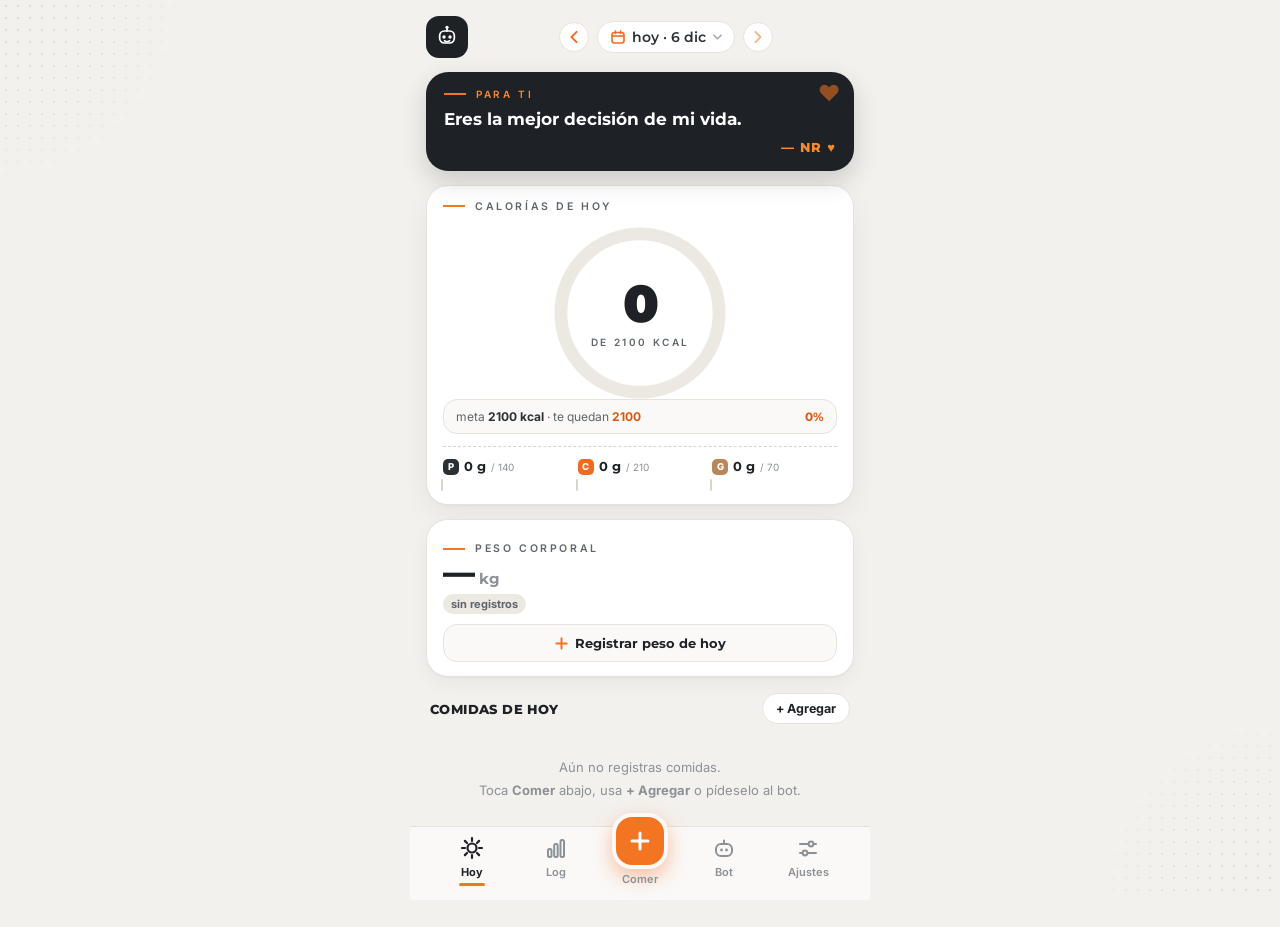
==== tiff/index.html @ 71bee708 "Tiff Fit: frases del día firmadas por NR - frases.js: 200 frases de motivación y 100 de amor (con su" ====
<!DOCTYPE html>
<html lang="es">
<head>
  <meta charset="UTF-8">
  <meta name="viewport" content="width=device-width, initial-scale=1.0, maximum-scale=1, user-scalable=no, viewport-fit=cover">
  <meta name="theme-color" content="#F3F1ED">
  <title>Tiff Fit · Tu coach de nutrición</title>
  <link rel="preconnect" href="https://fonts.googleapis.com">
  <link rel="preconnect" href="https://fonts.gstatic.com" crossorigin>
  <link href="https://fonts.googleapis.com/css2?family=Montserrat:wght@600;700;800;900&family=Inter:wght@400;500;600;700&display=swap" rel="stylesheet">
  <link rel="stylesheet" href="../styles.css?v=17">
  <script>window.APP = {"name": "Tiff Fit", "store": "tiff_fit_v1", "notes": true, "firma": "NR"};</script>
  <link rel="manifest" href="manifest.json">
  <meta name="mobile-web-app-capable" content="yes">
  <meta name="apple-mobile-web-app-capable" content="yes">
  <meta name="apple-mobile-web-app-status-bar-style" content="default">
  <meta name="apple-mobile-web-app-title" content="Tiff Fit">
  <link rel="apple-touch-icon" href="../apple-touch-icon.png">
  <link rel="icon" href="data:image/svg+xml,<svg xmlns='http://www.w3.org/2000/svg' viewBox='0 0 24 24'><rect x='3' y='6' width='18' height='14' rx='5' fill='%23F26A21'/><circle cx='9' cy='13' r='2' fill='%23F3F1ED'/><circle cx='15' cy='13' r='2' fill='%23F3F1ED'/><rect x='11' y='2' width='2' height='4' rx='1' fill='%23F7892F'/></svg>">
</head>
<body>
  <!-- fondo: blobs cítricos + burbujitas -->
  <div class="bg" aria-hidden="true">
    <div class="blob blob-1"></div>
    <div class="blob blob-2"></div>
    <div class="bubbles" id="bubbles"></div>
  </div>

  <div class="app">
    <!-- ============ HOY ============ -->
    <main class="view view-active" id="view-hoy">
      <header class="hd">
        <div class="hd-logo">
          <svg width="24" height="24" viewBox="0 0 36 36" fill="none">
            <line x1="18" y1="4" x2="18" y2="9" stroke="white" stroke-width="2.6" stroke-linecap="round"/>
            <circle cx="18" cy="3.5" r="2.4" fill="white"/>
            <rect x="7" y="9" width="22" height="18" rx="7" stroke="white" stroke-width="2.6"/>
            <circle cx="13.5" cy="18" r="2.5" fill="white"/><circle cx="22.5" cy="18" r="2.5" fill="white"/>
            <path d="M14 23.5c1.2 1 2.6 1.5 4 1.5s2.8-.5 4-1.5" stroke="white" stroke-width="2.2" stroke-linecap="round"/>
          </svg>
        </div>
        <div class="hd-nav">
          <button class="navbtn" id="prevDay" aria-label="Día anterior">
            <svg width="8" height="12" viewBox="0 0 8 14"><path d="M7 1L1 7l6 6" stroke="#F26A21" stroke-width="2.2" fill="none" stroke-linecap="round" stroke-linejoin="round"/></svg>
          </button>
          <button class="datepill" id="datePill">
            <svg width="14" height="14" viewBox="0 0 14 14" fill="none"><rect x="1" y="2.5" width="12" height="10.5" rx="2.5" stroke="#F26A21" stroke-width="1.6"/><path d="M1 6h12" stroke="#F26A21" stroke-width="1.6"/><path d="M4.5 1v2.5M9.5 1v2.5" stroke="#F26A21" stroke-width="1.6" stroke-linecap="round"/></svg>
            <span id="dateLabel">hoy</span>
            <svg width="9" height="6" viewBox="0 0 10 6"><path d="M1 1l4 4 4-4" stroke="#A5A9AD" stroke-width="1.8" fill="none" stroke-linecap="round" stroke-linejoin="round"/></svg>
            <input type="date" id="dateInput" aria-label="Cambiar fecha">
          </button>
          <button class="navbtn" id="nextDay" aria-label="Día siguiente">
            <svg width="8" height="12" viewBox="0 0 8 14"><path d="M1 1l6 6-6 6" stroke="#F4B489" stroke-width="2.2" fill="none" stroke-linecap="round" stroke-linejoin="round"/></svg>
          </button>
        </div>
        <div class="streak" id="streakChip" hidden>🔥 <b id="streakDays">0</b> días</div>
      </header>

      <!-- nota del día (solo versiones con frases) -->
      <button class="note-card" id="loveNote" hidden>
        <span class="note-eyebrow">PARA TI</span>
        <span class="note-text" id="loveText"></span>
        <span class="note-sign"><span id="loveSign"></span> <i>♥</i></span>
      </button>

      <!-- medidor de calorías -->
      <section class="card card-hero">
        <div class="hero-head">
          <span class="hero-eyebrow">CALORÍAS DE HOY</span>
          <span class="hero-rule"></span>
        </div>
        <div class="hero-canvas" id="heroStage"></div>
        <div class="dataline">
          <span>meta <b id="dlMeta">2100 kcal</b> · te quedan <b class="dl-rest" id="dlRest">0</b></span>
          <span class="dataline-pct" id="dlPct">0%</span>
        </div>
        <div class="macros" id="macrosRow"></div>
      </section>

      <!-- peso corporal -->
      <section class="card wcard">
        <div class="w-top">
          <div class="w-main">
            <div class="w-label">PESO CORPORAL</div>
            <div class="w-val"><b id="weightNow">—</b><span id="weightUnit">kg</span></div>
            <div class="w-trend"><span class="w-delta" id="weightDelta">sin registros</span><span class="w-since" id="weightSince"></span></div>
          </div>
          <svg class="w-spark" id="weightSpark" width="112" height="52" viewBox="0 0 112 52" aria-hidden="true"></svg>
        </div>
        <button class="w-btn" id="logWeightBtn">
          <svg width="13" height="13" viewBox="0 0 14 14"><path d="M7 1.5v11M1.5 7h11" stroke="#16A34A" stroke-width="2.2" stroke-linecap="round"/></svg>
          Registrar peso de hoy
        </button>
      </section>

      <!-- comidas -->
      <section class="meals">
        <div class="meals-head">
          <h3>Comidas de hoy</h3>
          <button class="add-btn" id="addMealBtn">+ Agregar</button>
        </div>
        <div id="mealList"></div>
        <div class="empty" id="mealEmpty">Aún no registras comidas.<br>Toca <b>Comer</b> abajo, usa <b>+ Agregar</b> o pídeselo al bot.</div>
      </section>
    </main>

    <!-- ============ LOG ============ -->
    <main class="view" id="view-log">
      <h2 class="page-title">Tu progreso</h2>
      <p class="quote" id="logQuote" hidden></p>

      <section class="card">
        <div class="chart-top">
          <div class="chart-name">Peso · 6 semanas</div>
          <div class="chart-delta" id="weightRange"></div>
        </div>
        <svg class="wchart" id="weightChart" viewBox="0 0 330 150" preserveAspectRatio="none" role="img" aria-label="Gráfica de peso"></svg>
        <div class="wchart-labels" id="weightLabels"></div>
        <div class="empty" id="weightEmpty">Registra tu peso en Hoy para ver tu progreso.</div>
      </section>

      <section class="card">
        <div class="chart-top">
          <div class="chart-name" id="weekTitle">Calorías · 7 días</div>
          <div class="chart-avg">prom. <b id="weekAvg">0</b></div>
        </div>
        <div class="pills" id="segChart">
          <button data-m="kcal" class="pill on">Kcal</button><button data-m="protein" class="pill">Prot</button><button data-m="carbs" class="pill">Carbos</button><button data-m="fat" class="pill">Grasa</button>
        </div>
        <div class="weekchart" id="weekChart"></div>
      </section>

      <section class="meals">
        <div class="meals-head"><h3>Días registrados</h3></div>
        <div id="logList"></div>
        <div class="empty" id="logEmpty">Todavía no hay días con registros.</div>
      </section>
    </main>

    <!-- ============ BOT ============ -->
    <main class="view" id="view-comer">
      <input type="file" id="photoInput" accept="image/*" hidden>
      <section class="eat-head">
        <div>
          <div class="eat-eyebrow label">REGISTRAR COMIDA</div>
          <h2 class="eat-title">¿Qué vas a<br><em>comer?</em></h2>
        </div>
        <div class="eat-left"><b id="eatLeft">0</b><span id="eatLeftLbl">kcal libres hoy</span></div>
      </section>
      <div class="eat-bar"><i id="eatBarFill"></i></div>
      <p class="quote" id="eatQuote" hidden></p>

      <div class="eat-actions">
        <button class="eat-tile scan" id="btnLabel">
          <span class="eat-badge">EXACTO</span>
          <span class="eat-ico">
            <svg width="30" height="30" viewBox="0 0 30 30" fill="none"><path d="M4 9V6a2 2 0 0 1 2-2h3M21 4h3a2 2 0 0 1 2 2v3M26 21v3a2 2 0 0 1-2 2h-3M9 26H6a2 2 0 0 1-2-2v-3" stroke="#fff" stroke-width="2.4" stroke-linecap="round"/><path d="M9 11h12M9 15h12M9 19h7" stroke="#fff" stroke-width="2.4" stroke-linecap="round"/></svg>
          </span>
          <b>Escanear producto</b>
          <i>etiqueta + báscula</i>
        </button>
        <button class="eat-tile plate" id="btnPlate">
          <span class="eat-badge">ESTIMADO</span>
          <span class="eat-ico">
            <svg width="30" height="30" viewBox="0 0 30 30" fill="none"><rect x="3" y="8" width="24" height="17" rx="5" stroke="#D95A0F" stroke-width="2.4"/><path d="M10 8l2-4h6l2 4" stroke="#D95A0F" stroke-width="2.4" stroke-linejoin="round"/><circle cx="15" cy="16.5" r="4.5" stroke="#F7892F" stroke-width="2.4"/></svg>
          </span>
          <b>Foto del plato</b>
          <i>cuando comes fuera</i>
        </button>
      </div>

      <section class="eat-sec">
        <div class="eat-sec-head"><h3>Tus productos</h3><button class="eat-link" id="eatAll">ver todos</button></div>
        <div class="eat-carousel" id="eatProducts"></div>
      </section>

      <button class="eat-manual" id="eatManual">¿Sin etiqueta ni foto? <b>Registrar a mano →</b></button>
    </main>

    <main class="view view-bot" id="view-bot">
      <div class="bot-head">
        <div class="bot-avatar">
          <svg width="22" height="22" viewBox="0 0 36 36" fill="none">
            <line x1="18" y1="4" x2="18" y2="9" stroke="white" stroke-width="2.6" stroke-linecap="round"/>
            <circle cx="18" cy="3.5" r="2.4" fill="white"/>
            <rect x="7" y="9" width="22" height="18" rx="7" stroke="white" stroke-width="2.6"/>
            <circle cx="13.5" cy="18" r="2.5" fill="white"/><circle cx="22.5" cy="18" r="2.5" fill="white"/>
          </svg>
          <i class="dot"></i>
        </div>
        <div>
          <div class="bot-name" id="botName">Jimmiteobot</div>
          <div class="bot-status">en línea · listo para ayudarte</div>
        </div>
      </div>
      <div class="chat-scroll" id="chatScroll"><div class="chat" id="chatList"></div></div>
      <div class="chips" id="chatChips">
        <button class="chip" data-q="¿Cómo voy hoy?">¿Cómo voy hoy?</button>
        <button class="chip" data-q="Calcula mis macros">Calcula mis macros</button>
        <button class="chip" data-q="Peso 78.4">Registrar peso</button>
        <button class="chip" data-q="Recomiéndame un libro">Un libro</button>
        <button class="chip" data-q="Dame un consejo de salud">Consejo</button>
      </div>
      <form class="chat-input" id="chatForm">
        <input type="text" id="chatText" placeholder="Escríbele a tu coach…" autocomplete="off">
        <button type="submit" class="send" aria-label="Enviar">
          <svg width="17" height="17" viewBox="0 0 20 20" fill="none"><path d="M2.5 10L17 3.5 13.5 17l-3.8-4.6L2.5 10Z" stroke="#fff" stroke-width="1.8" stroke-linejoin="round"/></svg>
        </button>
      </form>
    </main>

    <!-- ============ AJUSTES ============ -->
    <main class="view" id="view-config">
      <h2 class="page-title">Ajus<em>tes</em></h2>

      <section class="card">
        <div class="card-title">Metas diarias</div>
        <div id="goalRows"></div>
      </section>

      <section class="card">
        <div class="card-title">Tu perfil</div>
        <label class="prof-row"><span>Nombre</span><input type="text" id="pNombre" placeholder="Tu nombre"></label>
        <div class="prof-obj">
          <div class="prof-k">Objetivo</div>
          <div class="seg" id="segObjetivo"><button data-o="cut" class="seg-btn on">Perder</button><button data-o="maintain" class="seg-btn">Mantener</button><button data-o="bulk" class="seg-btn">Ganar</button></div>
        </div>
        <div class="prof-grid">
          <label class="pbox"><span class="pbox-k">PESO (<i class="wUnitLbl">kg</i>)</span><input class="pbox-v" type="number" id="pPeso" min="20" max="700" step="0.1" placeholder="—"></label>
          <label class="pbox" id="alturaCmWrap"><span class="pbox-k">ALTURA (CM)</span><input class="pbox-v" type="number" id="pAltura" min="100" max="230" placeholder="—"></label>
          <label class="pbox" id="alturaFtWrap" hidden><span class="pbox-k">ALTURA (FT/IN)</span>
            <span class="pbox-dual"><input class="pbox-v" type="number" id="pAlturaFt" min="3" max="7" placeholder="5"><input class="pbox-v" type="number" id="pAlturaIn" min="0" max="11" placeholder="9"></span>
          </label>
          <label class="pbox"><span class="pbox-k">EDAD</span><input class="pbox-v" type="number" id="pEdad" min="10" max="110" placeholder="—"></label>
          <label class="pbox"><span class="pbox-k">SEXO</span>
            <select class="pbox-v" id="pSexo"><option value="m">Hombre</option><option value="f">Mujer</option></select>
          </label>
          <label class="pbox"><span class="pbox-k">ACTIVIDAD</span>
            <select class="pbox-v" id="pActividad">
              <option value="1.2">Sedentario</option><option value="1.375">Ligera</option><option value="1.55">Moderada</option><option value="1.725">Alta</option>
            </select>
          </label>
          <label class="pbox"><span class="pbox-k">RITMO</span>
            <select class="pbox-v" id="pRitmo">
              <option value="0.25">0.25 kg/sem</option><option value="0.5">0.5 kg/sem</option><option value="0.75">0.75 kg/sem</option><option value="1">1 kg/sem</option>
            </select>
          </label>
        </div>
        <button class="calc-btn" id="calcMacrosBtn">⚡ Calcular mis macros</button>
        <div class="sug" id="tdeeHint"></div>
      </section>


      <details class="card adv">
        <summary class="card-title">Avanzado <span>unidades, API y datos</span></summary>
        <div class="seg-row">
          <div class="seg-col">
            <div class="seg-k">PESO</div>
            <div class="seg" id="segWeight"><button data-u="kg" class="seg-btn on">kg</button><button data-u="lb" class="seg-btn">lb</button></div>
          </div>
          <div class="seg-col">
            <div class="seg-k">ALTURA</div>
            <div class="seg" id="segHeight"><button data-u="cm" class="seg-btn on">cm</button><button data-u="ft" class="seg-btn">ft/in</button></div>
          </div>
        </div>
        <div class="api-row" id="apiRow">
          <svg width="16" height="16" viewBox="0 0 16 16" fill="none"><circle cx="5.5" cy="10.5" r="3.5" stroke="#3A3F44" stroke-width="1.8"/><path d="M8 8l6-6M11 5l2 2M9 7l1.6 1.6" stroke="#3A3F44" stroke-width="1.8" stroke-linecap="round"/></svg>
          <span class="api-key" id="apiKeyMask">sin configurar</span>
          <span class="api-edit">Editar</span>
        </div>
        <div class="api-note" id="apiStatus"></div>
        <div class="btn2">
          <button class="obtn" id="exportBtn">⬇ Exportar</button>
          <button class="obtn" id="importBtn">⬆ Importar</button>
          <input type="file" id="importInput" accept="application/json" hidden>
        </div>
        <button class="dbtn" id="resetBtn">Borrar todos los datos</button>
      </details>
    </main>

    <!-- nav inferior -->
    <div class="scan-ov" id="photoLoading" hidden>
      <div class="scan-card"><div class="scan-frame"><i></i></div><span id="photoLoadingTxt">Analizando…</span></div>
    </div>

    <div class="cheer" id="cheer" hidden><span id="cheerText"></span><b id="cheerSign"></b></div>

    <nav class="tabbar">
      <button class="tab tab-active" data-view="hoy">
        <svg class="tab-ico" width="24" height="24" viewBox="0 0 24 24" fill="none"><circle cx="12" cy="12" r="4.5" stroke="currentColor" stroke-width="2.2"/><path d="M12 2v3M12 19v3M2 12h3M19 12h3M4.9 4.9l2.1 2.1M17 17l2.1 2.1M19.1 4.9L17 7M7 17l-2.1 2.1" stroke="currentColor" stroke-width="2.2" stroke-linecap="round"/></svg>
        <span>Hoy</span><i class="tab-ind"></i>
      </button>
      <button class="tab" data-view="log">
        <svg class="tab-ico" width="24" height="24" viewBox="0 0 24 24" fill="none"><rect x="4" y="12" width="3.5" height="8" rx="1.5" stroke="currentColor" stroke-width="2"/><rect x="10.2" y="7" width="3.5" height="13" rx="1.5" stroke="currentColor" stroke-width="2"/><rect x="16.5" y="3" width="3.5" height="17" rx="1.5" stroke="currentColor" stroke-width="2"/></svg>
        <span>Log</span><i class="tab-ind"></i>
      </button>
      <button class="tab tab-fab" data-view="comer">
        <span class="fab"><svg width="26" height="26" viewBox="0 0 26 26" fill="none"><path d="M13 5v16M5 13h16" stroke="#fff" stroke-width="3" stroke-linecap="round"/></svg></span>
        <span>Comer</span>
      </button>
      <button class="tab" data-view="bot">
        <svg class="tab-ico" width="24" height="24" viewBox="0 0 24 24" fill="none"><rect x="4" y="7" width="16" height="12" rx="5" stroke="currentColor" stroke-width="2"/><line x1="12" y1="3.5" x2="12" y2="7" stroke="currentColor" stroke-width="2" stroke-linecap="round"/><circle cx="9.5" cy="13" r="1.4" fill="currentColor"/><circle cx="14.5" cy="13" r="1.4" fill="currentColor"/></svg>
        <span>Bot</span><i class="tab-ind"></i><i class="tab-glow"></i>
      </button>
      <button class="tab" data-view="config">
        <svg class="tab-ico" width="24" height="24" viewBox="0 0 24 24" fill="none"><line x1="4" y1="7" x2="20" y2="7" stroke="currentColor" stroke-width="2" stroke-linecap="round"/><circle cx="15" cy="7" r="2.4" fill="#F3F1ED" stroke="currentColor" stroke-width="2"/><line x1="4" y1="16" x2="20" y2="16" stroke="currentColor" stroke-width="2" stroke-linecap="round"/><circle cx="9" cy="16" r="2.4" fill="#F3F1ED" stroke="currentColor" stroke-width="2"/></svg>
        <span>Ajustes</span><i class="tab-ind"></i>
      </button>
    </nav>
  </div>

  <!-- hoja inferior (modales) -->
  <div class="sheet-backdrop" id="sheetBackdrop" hidden>
    <div class="sheet" id="sheetBox" role="dialog" aria-modal="true"></div>
  </div>

  <div class="toast" id="toast" hidden></div>

  <script src="../frases.js?v=17"></script>
  <script src="../knowledge.js?v=17"></script>
  <script src="../bot.js?v=17"></script>
  <script src="../app.js?v=17"></script>
</body>
</html>
---- styles.css ----
/* ==========================================================
   JIMMITEOBOT — "Energía cítrica"
   Tokens tomados del diseño aprobado.
   ========================================================== */
:root {
  --bg: #F3F1ED;
  --card: #FFFFFF;
  --inner: #FFFDFA;
  --line: #F3E3D2;
  --line-2: #F0D9C0;
  --wash: #F6EADC;
  --chip-bg: #FFF3E4;
  --ink: #2A1A10;
  --ink-2: #3D2B1F;
  --ink-3: #8A6A50;
  --muted: #B8987C;
  --muted-2: #A5A9AD;
  --coral: #F26A21;
  --orange: #F7892F;
  --orange-ink: #D95A0F;
  --brown: #3A3F44;
  --peach: #F4B489;
  --lime: #84CC16;
  --lime-ink: #4D7C0F;
  --green: #16A34A;
  --violet: #7C3AED;
  --amber: #D97706;
  --rose: #E11D48;
  --grad: linear-gradient(90deg, #F26A21, #F7892F);
  --grad-d: linear-gradient(135deg, #F26A21, #F7892F);
  --sh-card: 0 6px 18px rgba(242, 106, 33, .10);
  --sh-hero: 0 10px 30px rgba(242, 106, 33, .12);
  --sh-row: 0 4px 14px rgba(242, 106, 33, .08);
  --sh-inner: 0 8px 22px rgba(242, 106, 33, .13);
  --ease: cubic-bezier(.2, 1.2, .3, 1);
}

* { margin: 0; padding: 0; box-sizing: border-box; }
html { -webkit-text-size-adjust: 100%; }
body {
  font-family: "Inter", system-ui, -apple-system, sans-serif;
  background: var(--bg); color: var(--ink-2);
  min-height: 100dvh; overflow-x: hidden;
}
button { font: inherit; color: inherit; background: none; border: none; cursor: pointer; }
input, select, textarea { font-family: inherit; font-size: 16px; }
[hidden] { display: none !important; }
.sora, h2, h3, .card-title { font-family: "Montserrat", "Inter", sans-serif; }

/* ---------- fondo ---------- */
.bg { position: fixed; inset: 0; z-index: -1; overflow: hidden; }
.blob { position: absolute; border-radius: 50%; filter: blur(48px); will-change: auto; }
.blob-1 { width: 260px; height: 260px; background: rgba(242,106,33,.35); top: -60px; left: -70px; }
.blob-2 { width: 220px; height: 220px; background: rgba(163,230,53,.22); top: 220px; right: -80px; }
@keyframes blobFloat { 0%,100% { transform: translate(0,0) scale(1); } 50% { transform: translate(14px,-18px) scale(1.08); } }
.bubbles { position: absolute; inset: 0; }
.bub { position: absolute; bottom: -20px; border-radius: 50%; border: 1.5px solid rgba(247,137,47,.35); background: rgba(247,137,47,.08); animation: bubbleUp linear infinite; }
@keyframes bubbleUp { 0% { transform: translateY(0); opacity: 0; } 12% { opacity: .7; } 88% { opacity: .5; } 100% { transform: translateY(-90vh); opacity: 0; } }

/* animaciones compartidas */
@keyframes waveMove { 0% { transform: translateX(0); } 100% { transform: translateX(-50%); } }
@keyframes bubbleUpSm { 0% { transform: translateY(0); opacity: 0; } 15% { opacity: .9; } 100% { transform: translateY(-110px); opacity: 0; } }
@keyframes shimmerBar { 0% { background-position: -200% 0; } 100% { background-position: 200% 0; } }
@keyframes pulseGlow { 0%,100% { box-shadow: 0 6px 24px rgba(242,106,33,.35); } 50% { box-shadow: 0 6px 38px rgba(247,137,47,.6); } }
@keyframes sparklePop { 0%,100% { transform: scale(.4) rotate(0deg); opacity: .2; } 50% { transform: scale(1.15) rotate(24deg); opacity: 1; } }
@keyframes bounceIdle { 0%,100% { transform: translateY(0); } 50% { transform: translateY(-3px); } }
@keyframes cellFlick { 0%,100% { opacity: 1; } 50% { opacity: .35; } }
@keyframes drawLine { from { stroke-dashoffset: 600; } to { stroke-dashoffset: 0; } }
@keyframes barPop { from { transform: scaleY(0); } to { transform: scaleY(1); } }
@keyframes typingDot { 0%,60%,100% { transform: translateY(0); opacity: .4; } 30% { transform: translateY(-4px); opacity: 1; } }
@keyframes scanBeam { 0% { top: -10%; opacity: 0; } 15% { opacity: .5; } 85% { opacity: .5; } 100% { top: 110%; opacity: 0; } }
@keyframes pointPing { 0% { transform: scale(1); opacity: .8; } 100% { transform: scale(2.6); opacity: 0; } }
@keyframes eqPulse { 0%,100% { transform: scaleY(1); } 50% { transform: scaleY(.55); } }
@keyframes glossSlide { 0% { transform: translateX(-120%); } 60%,100% { transform: translateX(320%); } }
@keyframes sheetIn { from { transform: translateY(28px); opacity: 0; } to { transform: translateY(0); opacity: 1; } }
@keyframes fadeIn { from { opacity: 0; } }
@keyframes viewIn { from { opacity: 0; transform: translateY(12px); } to { opacity: 1; transform: none; } }
@keyframes popIn { from { transform: scale(0); } to { transform: scale(1); } }
@keyframes rowIn { from { opacity: 0; transform: translateX(-12px); } to { opacity: 1; transform: none; } }
@keyframes spin { to { transform: rotate(360deg); } }

/* ---------- layout ---------- */
.app {
  max-width: 460px; margin: 0 auto;
  padding: 16px 16px calc(104px + env(safe-area-inset-bottom));
  display: flex; flex-direction: column; min-height: 100dvh;
}
.view { display: none; flex-direction: column; gap: 14px; flex: 1; }
.view-active { display: flex; animation: viewIn .4s var(--ease); }
.page-title { font-size: 26px; font-weight: 800; color: var(--ink); padding: 4px 2px 0; }

.card { background: var(--card); border: 1px solid var(--line); border-radius: 20px; padding: 16px; box-shadow: var(--sh-card); }
.card-hero { border-radius: 24px; padding: 14px 16px 16px; box-shadow: var(--sh-hero); display: flex; flex-direction: column; gap: 12px; }
.card-title { font-weight: 700; font-size: 14px; color: var(--ink-2); margin-bottom: 12px; }
.empty { text-align: center; color: var(--muted); font-size: 13px; padding: 22px 10px; line-height: 1.7; }

/* ---------- header ---------- */
.hd { display: flex; align-items: center; gap: 10px; }
.hd-logo {
  width: 42px; height: 42px; border-radius: 13px; background: var(--grad-d);
  display: grid; place-items: center; box-shadow: 0 6px 18px rgba(242,106,33,.35); flex-shrink: 0;
}
.hd-nav { flex: 1; display: flex; align-items: center; justify-content: center; gap: 8px; min-width: 0; }
.navbtn {
  width: 30px; height: 30px; border-radius: 50%; background: #fff; border: 1px solid var(--line);
  display: grid; place-items: center; box-shadow: 0 2px 8px rgba(242,106,33,.12); flex-shrink: 0;
  transition: transform .15s, border-color .2s;
}
.navbtn:active { transform: scale(.88); }
.datepill {
  position: relative; display: flex; align-items: center; gap: 7px; padding: 7px 12px 7px 13px;
  border-radius: 999px; background: #fff; border: 1px solid var(--line);
  box-shadow: 0 3px 12px rgba(242,106,33,.12);
  font-family: "Montserrat", sans-serif; font-weight: 600; font-size: 13.5px; color: var(--ink-2);
  white-space: nowrap; min-width: 0; transition: border-color .2s, transform .15s;
}
.datepill:hover { border-color: var(--orange); }
.datepill:active { transform: scale(.97); }
.datepill span { overflow: hidden; text-overflow: ellipsis; }
.datepill input { position: absolute; inset: 0; opacity: 0; width: 100%; }
.streak {
  padding: 7px 11px; border-radius: 999px;
  background: linear-gradient(135deg, rgba(242,106,33,.12), rgba(247,137,47,.16));
  border: 1px solid rgba(247,137,47,.35);
  font-size: 12.5px; font-weight: 700; color: var(--orange-ink); white-space: nowrap;
  animation: bounceIdle 2.8s ease-in-out infinite, popIn .4s var(--ease); flex-shrink: 0;
}

/* ---------- medidor de calorías ---------- */
.hero-head { display: flex; align-items: center; gap: 8px; }
.hero-eyebrow { font-size: 10.5px; font-weight: 800; letter-spacing: 1.4px; color: var(--muted); }
.hero-rule { flex: 1; height: 1px; background: var(--line); }
.hero-switch {
  display: flex; align-items: center; gap: 5px; padding: 5px 10px; border-radius: 999px;
  background: var(--chip-bg); border: 1px solid var(--line);
  font-size: 10.5px; font-weight: 700; color: var(--brown);
  transition: border-color .2s, color .2s, transform .15s;
}
.hero-switch:hover { border-color: var(--orange); color: var(--coral); }
.hero-switch:active { transform: scale(.93); }
.hero-canvas { height: 152px; display: flex; align-items: center; justify-content: center; animation: viewIn .4s var(--ease); }

.kbig { font-family: "Montserrat", sans-serif; font-weight: 800; line-height: 1; color: var(--ink); }
.klbl { font-size: 10.5px; font-weight: 800; letter-spacing: 1.4px; color: var(--muted); }

/* 01 cápsula */
.cap {
  position: relative; width: 218px; height: 142px;
  border-radius: 46% 54% 48% 52% / 58% 54% 46% 42%;
  background: var(--inner); border: 1.5px solid var(--line);
  box-shadow: 0 14px 34px rgba(242,106,33,.16), inset 0 2px 10px rgba(255,255,255,.9); overflow: hidden;
}
.cap-water { position: absolute; left: 0; right: 0; bottom: 0; height: 0; transition: height 1s var(--ease); }
.cap-wave { position: absolute; left: 0; width: 200%; height: 28px; top: -14px; animation: waveMove 4s linear infinite; }
.cap-wave.w2 { height: 24px; top: -8px; opacity: .5; animation: waveMove 6.5s linear infinite reverse; }
.cap-fill { position: absolute; inset: 12px 0 0 0; background: linear-gradient(180deg, #F7892F, #F26A21); }
.cap-b { position: absolute; bottom: 4px; border-radius: 50%; background: rgba(255,255,255,.7); animation: bubbleUpSm 3s linear infinite; }
.cap-txt { position: relative; z-index: 2; height: 100%; display: flex; flex-direction: column; align-items: center; justify-content: center; gap: 1px; }
.cap-txt .kbig { font-size: 50px; text-shadow: 0 2px 0 rgba(255,255,255,.55); }
.cap-txt .klbl { font-size: 10.5px; letter-spacing: 1.6px; color: rgba(30,34,38,.62); }

/* 02 batería */
.col-c { display: flex; flex-direction: column; align-items: center; gap: 14px; }
.row-base { display: flex; align-items: baseline; gap: 7px; }
.bat-box { display: flex; align-items: center; gap: 3px; }
.bat-cells { display: flex; gap: 4px; padding: 7px; border-radius: 13px; background: var(--inner); border: 1.5px solid var(--line); box-shadow: var(--sh-inner); }
.cell { width: 16px; height: 32px; border-radius: 5px; background: var(--wash); transition: background .3s; }
.cell.on { background: var(--grad); animation: cellFlick 1.8s ease-in-out infinite; }
.cell.on.hot { background: linear-gradient(90deg, #F43F5E, #E11D48); }
.bat-tip { width: 5px; height: 15px; border-radius: 0 3px 3px 0; background: var(--line-2); }

/* 03 número + barra */
.num-hero { font-family: "Montserrat", sans-serif; font-weight: 800; font-size: 82px; line-height: .9; background: linear-gradient(120deg, #F26A21, #F7892F); -webkit-background-clip: text; background-clip: text; -webkit-text-fill-color: transparent; }
.num-bar { width: 240px; height: 9px; border-radius: 999px; background: var(--wash); overflow: hidden; }
.num-fill { height: 100%; width: 0; border-radius: 999px; background: linear-gradient(90deg, #F26A21, #F7892F, #FFD08A, #F7892F); background-size: 200% 100%; animation: shimmerBar 2.4s linear infinite; transition: width 1s var(--ease); }
.num-legend { width: 240px; display: flex; justify-content: space-between; font-size: 10px; font-weight: 800; letter-spacing: .8px; color: var(--muted); }
.num-legend .meta { color: var(--lime-ink); }

/* 04 torre */
.tower-wrap { display: flex; align-items: flex-end; gap: 18px; }
.tower { display: flex; flex-direction: column-reverse; gap: 4px; padding: 7px; border-radius: 14px; background: var(--inner); border: 1.5px solid var(--line); box-shadow: var(--sh-inner); }
.blk { width: 58px; height: 9px; border-radius: 3px; background: var(--wash); transition: background .3s; }
.blk.on { background: var(--grad); }
.blk.on.hot { background: linear-gradient(90deg, #F43F5E, #E11D48); }

/* 05 ecualizador */
.eq-box { display: flex; align-items: flex-end; gap: 4px; height: 66px; padding: 8px 12px; border-radius: 14px; background: var(--inner); border: 1.5px solid var(--line); box-shadow: var(--sh-inner); }
.eqb { width: 8px; border-radius: 3px; background: var(--wash); transform-origin: bottom; transition: background .3s; }
.eqb.on { background: var(--grad-d); animation: eqPulse 1.6s ease-in-out infinite; }
.eqb.on.hot { background: linear-gradient(135deg, #F43F5E, #E11D48); }

/* 06 termómetro */
.thermo-wrap { display: flex; align-items: center; gap: 22px; }
.thermo-col { display: flex; flex-direction: column; align-items: center; }
.thermo { position: relative; width: 28px; height: 98px; border-radius: 999px 999px 4px 4px; background: var(--inner); border: 1.5px solid var(--line); overflow: hidden; box-shadow: inset 0 2px 6px rgba(247,137,47,.10); }
.thermo-fill { position: absolute; left: 3px; right: 3px; bottom: 0; height: 0; border-radius: 999px 999px 0 0; background: linear-gradient(180deg, #F7892F, #F26A21); transition: height 1s var(--ease); }
.thermo-gloss { position: absolute; left: 7px; top: 9px; width: 4px; height: 72px; border-radius: 999px; background: rgba(255,255,255,.5); }
.thermo-bulb { width: 40px; height: 40px; border-radius: 50%; background: linear-gradient(135deg, #F7892F, #F26A21); border: 1.5px solid var(--line); margin-top: -9px; box-shadow: 0 8px 20px rgba(242,106,33,.32); animation: bounceIdle 2.6s ease-in-out infinite; }
.thermo-legend { display: flex; flex-direction: column; gap: 4px; }
.tl-row { display: flex; align-items: center; gap: 6px; }
.tl-row.meta span { font-size: 10px; font-weight: 700; color: var(--lime-ink); }
.tl-row.meta i { width: 14px; height: 2px; background: var(--lime); }
.tl-row.half span { font-size: 10px; color: var(--muted); }
.tl-row.half i { width: 9px; height: 2px; background: #E8D3BC; }

/* 07 píxeles */
.pix-grid { display: grid; grid-template-columns: repeat(10, 15px); gap: 4px; padding: 9px; border-radius: 14px; background: var(--inner); border: 1.5px solid var(--line); box-shadow: var(--sh-inner); }
.px { width: 15px; height: 10px; border-radius: 3px; background: var(--wash); transition: background .25s; }
.px.on { background: var(--grad-d); }
.px.on.hot { background: linear-gradient(135deg, #F43F5E, #E11D48); }

/* 08 balance */
.bal { display: flex; flex-direction: column; gap: 12px; width: 100%; }
.bal-top { display: flex; align-items: flex-end; justify-content: space-between; }
.bal-k { font-size: 10px; font-weight: 800; letter-spacing: 1.2px; }
.bal-k.eat { color: var(--orange-ink); }
.bal-k.left { color: var(--lime-ink); }
.bal-num { font-family: "Montserrat", sans-serif; font-weight: 800; font-size: 44px; line-height: 1; }
.bal-track { position: relative; display: flex; height: 28px; border-radius: 999px; overflow: hidden; border: 1.5px solid var(--line); background: var(--inner); }
.bal-fill { position: relative; overflow: hidden; background: var(--grad); width: 0; transition: width 1s var(--ease); }
.bal-fill i { position: absolute; top: 0; bottom: 0; width: 44px; background: linear-gradient(90deg, transparent, rgba(255,255,255,.45), transparent); animation: glossSlide 3s ease-in-out infinite; }
.bal-rest { flex: 1; background: repeating-linear-gradient(135deg, rgba(132,204,22,.24) 0 7px, rgba(132,204,22,.10) 7px 14px); }

/* línea de datos */
.dataline {
  display: flex; align-items: center; gap: 8px; padding: 9px 12px; border-radius: 14px;
  background: rgba(247,137,47,.07); border: 1px solid rgba(247,137,47,.2);
  font-size: 12px; color: var(--ink-3);
}
.dataline b { color: var(--ink-2); }
.dataline .dl-rest { color: var(--orange-ink); }
.dataline.over .dl-rest { color: var(--rose); }
.dataline-pct { margin-left: auto; font-family: "Montserrat", sans-serif; font-weight: 700; font-size: 12px; color: var(--lime-ink); }

/* ---------- macros ---------- */
.macros { display: grid; grid-template-columns: 1fr 1fr 1fr; gap: 10px; padding-top: 12px; border-top: 1px dashed var(--line-2); }
.macro { display: flex; flex-direction: column; gap: 7px; text-align: left; transition: transform .18s var(--ease); }
.macro:active { transform: scale(.95); }
.macro-head { display: flex; align-items: center; gap: 5px; }
.macro-chip { width: 16px; height: 16px; border-radius: 6px; display: grid; place-items: center; font-size: 9.5px; font-weight: 800; color: #fff; background: var(--c); flex-shrink: 0; }
.macro-g { font-family: "Montserrat", sans-serif; font-weight: 700; font-size: 12.5px; color: var(--ink); }
.macro-meta { font-size: 10px; color: var(--muted); }
/* tema segmentos */
.mbar.seg { position: relative; height: 11px; }
.mbar.seg .track { position: absolute; inset: 0; background: repeating-linear-gradient(90deg, var(--wash) 0 calc(12.5% - 3px), rgba(0,0,0,0) calc(12.5% - 3px) 12.5%); }
.mbar.seg .fill { position: absolute; inset: 0; background: repeating-linear-gradient(90deg, var(--c) 0 calc(12.5% - 3px), rgba(0,0,0,0) calc(12.5% - 3px) 12.5%); clip-path: inset(0 100% 0 0); transition: clip-path .8s var(--ease); }
/* tema líquido */
.mbar.liq { position: relative; height: 12px; border-radius: 999px; background: var(--wash); overflow: hidden; box-shadow: inset 0 1px 3px rgba(176,106,58,.16); }
.mbar.liq .fill { position: absolute; left: 0; top: 0; bottom: 0; width: 0; border-radius: 999px; background: var(--grad2); overflow: hidden; transition: width .9s var(--ease); }
.mbar.liq .fill::before { content: ""; position: absolute; left: 3px; right: 3px; top: 2px; height: 3px; border-radius: 999px; background: rgba(255,255,255,.5); }
.mbar.liq .fill i { position: absolute; top: 0; bottom: 0; width: 26px; background: linear-gradient(90deg, transparent, rgba(255,255,255,.6), transparent); animation: glossSlide 3.2s ease-in-out infinite; }
/* tema clásico */
.mbar.cls { position: relative; height: 7px; border-radius: 999px; background: var(--wash); }
.mbar.cls .fill { position: absolute; left: 0; top: 0; bottom: 0; width: 0; border-radius: 999px; background: var(--c); transition: width .9s var(--ease); }
.mbar.cls .goal { position: absolute; right: 0; top: -3px; bottom: -3px; width: 2px; border-radius: 999px; background: var(--lime); }

/* ---------- peso ---------- */
.wcard { display: flex; flex-direction: column; gap: 10px; padding: 14px 16px; }
.w-top { display: flex; align-items: center; gap: 12px; }
.w-main { flex: 1; min-width: 0; }
.w-label { font-size: 10.5px; font-weight: 800; letter-spacing: 1.4px; color: var(--muted); }
.w-val { display: flex; align-items: baseline; gap: 4px; margin-top: 2px; }
.w-val b { font-family: "Montserrat", sans-serif; font-weight: 800; font-size: 32px; line-height: 1; color: var(--green); }
.w-val span { font-family: "Montserrat", sans-serif; font-weight: 700; font-size: 15px; color: var(--green); }
.w-trend { display: flex; align-items: center; gap: 5px; margin-top: 5px; flex-wrap: wrap; }
.w-delta { display: inline-flex; align-items: center; gap: 3px; padding: 3px 8px; border-radius: 999px; background: rgba(22,163,74,.1); font-size: 11px; font-weight: 700; color: var(--green); }
.w-delta.up { background: rgba(217,119,6,.12); color: var(--amber); }
.w-delta.flat { background: var(--wash); color: var(--ink-3); }
.w-since { font-size: 11px; color: var(--ink-3); }
.w-spark { flex-shrink: 0; overflow: visible; }
.w-btn {
  display: flex; align-items: center; justify-content: center; gap: 7px; padding: 10px;
  border-radius: 14px; background: rgba(22,163,74,.09); border: 1px solid rgba(22,163,74,.3);
  color: var(--green); font-family: "Montserrat", sans-serif; font-weight: 700; font-size: 13px;
  transition: background .2s, transform .15s;
}
.w-btn:hover { background: rgba(22,163,74,.16); }
.w-btn:active { transform: scale(.97); }

/* ---------- foto ---------- */
.photo { position: relative; border: 2px dashed #D9D4CC; border-radius: 20px; padding: 16px; background: rgba(255,255,255,.6); display: flex; flex-direction: column; gap: 14px; }
.spk { position: absolute; animation: sparklePop 2.2s ease-in-out infinite; }
.spk-1 { top: 8px; right: 12px; }
.spk-2 { bottom: 10px; right: 34px; animation-delay: .7s; }
.photo-row { display: flex; align-items: center; gap: 14px; }
.photo-icon { width: 52px; height: 52px; border-radius: 16px; background: linear-gradient(135deg, rgba(242,106,33,.12), rgba(247,137,47,.2)); display: grid; place-items: center; flex-shrink: 0; }
.photo-txt { flex: 1; min-width: 0; }
.photo-title { font-weight: 700; font-size: 14px; color: var(--ink-2); }
.photo-sub { font-size: 12.5px; color: var(--ink-3); }
.photo-btns { display: grid; grid-template-columns: 1fr 1fr; gap: 10px; }
.pbtn {
  display: flex; align-items: center; justify-content: center; gap: 8px; padding: 13px;
  border-radius: 16px; background: var(--grad); color: #fff;
  font-family: "Montserrat", sans-serif; font-weight: 700; font-size: 13px; letter-spacing: .8px;
  box-shadow: 0 6px 22px rgba(242,106,33,.4); transition: transform .18s var(--ease);
}
.pbtn:hover { transform: translateY(-2px); }
.pbtn:active { transform: scale(.96); }
.pbtn-alt { background: #fff; border: 1.5px solid #F3C3A0; color: var(--orange-ink); animation: none; }
.pbtn-alt:hover { border-color: var(--orange); }
.pbtn-wide { grid-column: 1 / -1; }
.photo-btns .pbtn { font-size: 11.5px; letter-spacing: .4px; padding: 13px 6px; }
.photo-loading { display: flex; align-items: center; gap: 12px; color: var(--ink-3); font-size: 13.5px; }
.spinner { width: 20px; height: 20px; border-radius: 50%; border: 3px solid #FFE3D6; border-top-color: var(--coral); animation: spin .8s linear infinite; }

/* ---------- comidas ---------- */
.meals { display: flex; flex-direction: column; gap: 8px; }
.meals-head { display: flex; align-items: center; justify-content: space-between; padding: 2px 4px; }
.meals-head h3 { font-weight: 700; font-size: 15px; color: var(--ink-2); }
.add-btn { padding: 7px 13px; border-radius: 999px; background: #fff; border: 1px solid var(--line); font-size: 12.5px; font-weight: 700; color: var(--orange-ink); box-shadow: var(--sh-row); transition: transform .15s, border-color .2s; }
.add-btn:hover { border-color: var(--orange); }
.add-btn:active { transform: scale(.94); }
#mealList, #logList { display: flex; flex-direction: column; gap: 8px; }
.meal {
  background: #fff; border: 1px solid var(--line); border-radius: 16px; padding: 11px 13px;
  box-shadow: var(--sh-row); display: flex; flex-direction: column; gap: 9px; animation: rowIn .35s var(--ease);
}
.meal.removing { animation: rowIn .25s var(--ease) reverse forwards; }
.meal-top { display: flex; align-items: center; gap: 11px; }
.meal-emoji { width: 38px; height: 38px; border-radius: 12px; background: var(--chip-bg); display: grid; place-items: center; font-size: 19px; flex-shrink: 0; }
.meal-info { flex: 1; min-width: 0; }
.meal-name { font-weight: 600; font-size: 14px; color: var(--ink-2); overflow: hidden; text-overflow: ellipsis; white-space: nowrap; }
.meal-time { font-size: 11px; color: var(--muted); }
.meal-kcal { display: flex; align-items: baseline; gap: 3px; flex-shrink: 0; }
.meal-kcal b { font-family: "Montserrat", sans-serif; font-weight: 800; font-size: 17px; color: var(--orange); }
.meal-kcal span { font-size: 10px; font-weight: 700; color: var(--peach); }
.meal-acts { display: flex; gap: 5px; flex-shrink: 0; }
.iact { width: 27px; height: 27px; border-radius: 9px; background: var(--chip-bg); display: grid; place-items: center; transition: background .2s, transform .15s; }
.iact:active { transform: scale(.88); }
.iact.del { background: #FDECEC; }
.mrows { display: flex; flex-direction: column; gap: 5px; padding-left: 1px; }
.mrow { display: flex; align-items: center; gap: 8px; }
.mrow-chip { width: 15px; height: 15px; border-radius: 5px; background: var(--cbg); color: var(--c); font-size: 9px; font-weight: 800; display: grid; place-items: center; flex-shrink: 0; }
.mrow-g { width: 34px; font-family: "Montserrat", sans-serif; font-weight: 700; font-size: 11.5px; color: var(--ink-2); flex-shrink: 0; }
.mrow-track { flex: 1; display: flex; align-items: stretch; height: 5px; min-height: 5px; border-radius: 999px; background: var(--wash); overflow: hidden; }
.mrow-pct { width: 30px; text-align: right; font-size: 10px; font-weight: 700; color: var(--muted); flex-shrink: 0; }
.mrow-fill { display: block; height: 5px; min-height: 5px; flex: 0 0 auto; transition: width .5s var(--ease); border-radius: 999px; background: var(--c); }

/* ---------- log ---------- */
.chart-top { display: flex; align-items: baseline; justify-content: space-between; gap: 8px; margin-bottom: 6px; }
.chart-name { font-weight: 700; font-size: 14px; color: var(--ink-2); }
.chart-delta { font-size: 13px; font-weight: 700; color: var(--green); }
.chart-avg { font-size: 11.5px; font-weight: 700; color: var(--muted); }
.chart-avg b { color: var(--ink-2); }
.wchart { width: 100%; height: 150px; display: block; }
.wchart-labels { display: flex; justify-content: space-between; font-size: 11px; color: var(--muted); padding: 4px 4px 0; }
.wchart-labels b { color: var(--green); font-weight: 700; }
.pills { display: flex; gap: 5px; background: var(--wash); border-radius: 999px; padding: 3px; margin-bottom: 12px; }
.pill { flex: 1; text-align: center; padding: 6px 0; border-radius: 999px; font-size: 11.5px; font-weight: 700; color: var(--brown); transition: background .25s, color .25s, box-shadow .25s; }
.pill.on { background: var(--grad); color: #fff; box-shadow: 0 3px 10px rgba(242,106,33,.3); }
.weekchart { position: relative; height: 132px; display: flex; align-items: flex-end; gap: 8px; padding: 0 2px; }
.meta-line { position: absolute; left: 0; right: 0; border-top: 2px dashed var(--mc); opacity: .55; pointer-events: none; }
.meta-lbl { position: absolute; right: 0; font-size: 9.5px; font-weight: 800; letter-spacing: .6px; color: var(--mc); pointer-events: none; }
.wbar { flex: 1; display: flex; flex-direction: column; align-items: center; gap: 6px; }
.wbar-fill { width: 100%; border-radius: 7px 7px 3px 3px; background: var(--bg2); transform-origin: bottom; animation: barPop .8s cubic-bezier(.2,1.4,.4,1) both; }
.wbar.today .wbar-fill { background: var(--grad-d); }
.wbar-day { font-size: 10px; font-weight: 700; color: var(--muted); }
.wbar.today .wbar-day { color: var(--orange-ink); }
.day-row { background: #fff; border: 1px solid var(--line); border-radius: 16px; padding: 12px 14px; box-shadow: var(--sh-row); display: flex; align-items: center; gap: 12px; width: 100%; text-align: left; animation: rowIn .3s var(--ease); }
.day-date { width: 42px; text-align: center; flex-shrink: 0; }
.day-num { font-family: "Montserrat", sans-serif; font-weight: 800; font-size: 17px; color: var(--ink); line-height: 1; }
.day-mes { font-size: 10px; font-weight: 700; color: var(--muted); letter-spacing: 1px; text-transform: uppercase; }
.day-div { width: 1px; height: 30px; background: var(--line); flex-shrink: 0; }
.day-main { flex: 1; min-width: 0; }
.day-kcal { font-weight: 600; font-size: 13.5px; color: var(--ink-2); }
.day-macros { font-size: 11.5px; color: var(--ink-3); }
.day-w { font-size: 12.5px; font-weight: 700; color: var(--green); white-space: nowrap; }

/* ---------- bot ---------- */
.view-bot { gap: 10px; }
.bot-head { display: flex; align-items: center; gap: 12px; background: #fff; border: 1px solid var(--line); border-radius: 18px; padding: 11px 14px; box-shadow: var(--sh-card); }
.bot-avatar { position: relative; width: 40px; height: 40px; border-radius: 13px; background: var(--grad-d); display: grid; place-items: center; box-shadow: 0 6px 16px rgba(242,106,33,.3); }
.bot-avatar .dot { position: absolute; right: -2px; bottom: -2px; width: 11px; height: 11px; border-radius: 50%; background: #22C55E; border: 2px solid #fff; }
.bot-name { font-family: "Montserrat", sans-serif; font-weight: 700; font-size: 14.5px; color: var(--ink); }
.bot-status { font-size: 11.5px; color: var(--ink-3); }
.chat-scroll { flex: 1; overflow-y: auto; min-height: 0; overscroll-behavior: contain; -webkit-overflow-scrolling: touch; }
.chat-day { align-self: center; font-size: 10.5px; font-weight: 800; letter-spacing: 1px; text-transform: uppercase; color: var(--muted); background: var(--wash); border-radius: 999px; padding: 5px 12px; margin: 6px 0 2px; }
/* en el chat la app ocupa la pantalla y el scroll es del hilo */
body.chat-mode { overflow: hidden; }
body.chat-mode .app { height: 100dvh; min-height: 0; overflow: hidden; }
.view-bot { min-height: 0; }
.chat { display: flex; flex-direction: column; gap: 10px; padding: 2px 2px 8px; }
.msg { max-width: 86%; padding: 11px 14px; font-size: 13.5px; line-height: 1.5; white-space: pre-wrap; word-wrap: break-word; animation: viewIn .3s var(--ease); }
.msg-bot { align-self: flex-start; background: #fff; border: 1px solid var(--line); border-radius: 18px 18px 18px 6px; box-shadow: var(--sh-row); color: var(--ink-2); }
.msg-user { align-self: flex-end; background: var(--grad); color: #fff; font-weight: 500; border-radius: 18px 18px 6px 18px; box-shadow: 0 6px 16px rgba(242,106,33,.3); }
.msg-act { align-self: center; font-size: 12px; font-weight: 600; color: var(--lime-ink); background: rgba(132,204,22,.14); border: 1px solid rgba(132,204,22,.4); border-radius: 999px; padding: 7px 14px; text-align: center; animation: popIn .3s var(--ease); }
.typing { display: inline-flex; gap: 5px; padding: 3px 2px; }
.typing i { width: 7px; height: 7px; border-radius: 50%; background: var(--muted); animation: typingDot 1.2s infinite; }
.typing i:nth-child(2) { animation-delay: .18s; }
.typing i:nth-child(3) { animation-delay: .36s; }
.chips { display: flex; gap: 7px; overflow-x: auto; padding: 2px; scrollbar-width: none; }
.chips::-webkit-scrollbar { display: none; }
.chip { white-space: nowrap; padding: 8px 13px; border-radius: 999px; background: #fff; border: 1px solid var(--line); font-size: 12px; font-weight: 600; color: var(--brown); transition: border-color .2s, transform .15s; }
.chip:hover { border-color: var(--orange); }
.chip:active { transform: scale(.94); }
.chat-input { display: flex; gap: 8px; align-items: center; padding: 7px 7px 7px 8px; border-radius: 999px; background: #fff; border: 1px solid var(--line); box-shadow: var(--sh-card); }
.chat-input input { flex: 1; min-width: 0; background: none; border: none; outline: none; color: var(--ink-2); padding: 6px 8px; }
.chat-input input::placeholder { color: var(--muted-2); }
.send { width: 40px; height: 40px; border-radius: 50%; background: var(--grad-d); display: grid; place-items: center; box-shadow: 0 6px 16px rgba(242,106,33,.35); flex-shrink: 0; transition: transform .18s var(--ease); }
.send:active { transform: scale(.88); }

/* ---------- ajustes ---------- */
.seg-row { display: flex; gap: 14px; }
.seg-col { flex: 1; min-width: 0; }
.seg-k { font-size: 11px; font-weight: 700; color: var(--ink-3); letter-spacing: 1px; margin-bottom: 8px; }
.seg { display: flex; background: var(--wash); border-radius: 999px; padding: 3px; }
.seg-btn { flex: 1; text-align: center; padding: 7px 0; border-radius: 999px; color: var(--brown); font-weight: 600; font-size: 12.5px; transition: background .25s, color .25s, box-shadow .25s; }
.seg-btn.on { background: var(--grad); color: #fff; font-weight: 700; box-shadow: 0 3px 10px rgba(242,106,33,.3); }
.prof-row { display: flex; align-items: center; justify-content: space-between; gap: 10px; font-size: 13.5px; color: var(--ink-3); margin-bottom: 12px; }
.prof-row input { flex: 1; min-width: 0; text-align: right; background: none; border: none; outline: none; font-size: 13.5px; font-weight: 600; color: var(--ink-2); }
.prof-obj { margin-bottom: 12px; }
.prof-k { font-size: 13.5px; color: var(--ink-3); margin-bottom: 6px; }
.prof-grid { display: grid; grid-template-columns: 1fr 1fr; gap: 10px; }
.pbox { background: var(--bg); border: 1px solid var(--line); border-radius: 14px; padding: 9px 12px; display: flex; flex-direction: column; gap: 1px; min-width: 0; transition: border-color .2s; }
.pbox:focus-within { border-color: var(--orange); }
.pbox-k { font-size: 10.5px; font-weight: 700; color: var(--muted); letter-spacing: .6px; }
.pbox-k i { font-style: normal; text-transform: none; }
.pbox-v { width: 100%; min-width: 0; background: none; border: none; outline: none; font-family: "Montserrat", sans-serif; font-weight: 700; font-size: 15px; color: var(--ink); padding: 0; }
select.pbox-v { margin-left: -2px; }
.pbox-dual { display: flex; gap: 6px; }
.calc-btn { width: 100%; margin-top: 14px; padding: 14px; border-radius: 16px; background: var(--grad); color: #fff; font-family: "Montserrat", sans-serif; font-weight: 700; font-size: 15px; box-shadow: 0 6px 22px rgba(242,106,33,.4); transition: transform .18s var(--ease); }
.calc-btn:active { transform: scale(.97); }
.sug { text-align: center; font-size: 12.5px; color: var(--ink-3); margin-top: 10px; line-height: 1.5; }
.sug b { color: var(--orange-ink); }
.goal-row { display: flex; align-items: center; gap: 10px; margin-bottom: 10px; }
.goal-row:last-child { margin-bottom: 0; }
.goal-dot { width: 10px; height: 10px; border-radius: 3px; background: var(--c); flex-shrink: 0; }
.goal-name { flex: 1; font-size: 13.5px; color: var(--ink-2); font-weight: 500; }
.stepper { display: flex; align-items: center; gap: 8px; background: var(--bg); border: 1px solid var(--line); border-radius: 999px; padding: 5px 6px; }
.step { width: 24px; height: 24px; border-radius: 50%; background: var(--wash); display: grid; place-items: center; font-weight: 700; color: var(--brown); font-size: 14px; transition: transform .15s; }
.step:active { transform: scale(.85); }
.step.plus { background: var(--grad-d); color: #fff; }
.step-v { font-family: "Montserrat", sans-serif; font-weight: 700; font-size: 14px; color: var(--ink); min-width: 52px; text-align: center; }
.api-row { display: flex; align-items: center; gap: 10px; background: var(--bg); border: 1px solid var(--line); border-radius: 14px; padding: 10px 14px; width: 100%; transition: border-color .2s; }
.api-row:hover { border-color: var(--orange); }
.api-key { flex: 1; min-width: 0; font-family: ui-monospace, monospace; font-size: 13px; color: var(--muted); letter-spacing: 2px; overflow: hidden; text-overflow: ellipsis; text-align: left; }
.api-edit { font-size: 12px; font-weight: 700; color: var(--coral); flex-shrink: 0; }
.api-note { font-size: 12px; color: var(--ink-3); margin: 10px 0 12px; line-height: 1.5; }
.api-note.ok { color: var(--lime-ink); }
.btn2 { display: grid; grid-template-columns: 1fr 1fr; gap: 10px; }
.obtn { padding: 11px; border-radius: 14px; border: 1.5px solid rgba(247,137,47,.5); color: var(--orange-ink); font-weight: 700; font-size: 13px; transition: background .2s, transform .15s; }
.obtn:hover { background: rgba(247,137,47,.08); }
.obtn:active { transform: scale(.96); }
.dbtn { width: 100%; margin-top: 10px; padding: 11px; border-radius: 14px; background: rgba(225,29,72,.08); border: 1.5px solid rgba(225,29,72,.35); color: var(--rose); font-weight: 700; font-size: 13px; transition: background .2s, transform .15s; }
.dbtn:hover { background: rgba(225,29,72,.14); }
.dbtn:active { transform: scale(.96); }

/* ---------- tabbar ---------- */
.tabbar {
  position: fixed; left: 50%; bottom: 0; transform: translateX(-50%);
  width: min(460px, 100%); display: grid; grid-template-columns: repeat(5, 1fr); align-items: end;
  padding: 10px 20px calc(14px + env(safe-area-inset-bottom));
  background: #FAF9F7; border-top: 1px solid var(--line); z-index: 30;
}
.tab { position: relative; display: flex; flex-direction: column; align-items: center; gap: 4px; color: var(--muted); transition: color .25s, transform .15s; }
.tab span { font-size: 11px; font-weight: 600; }
.tab-ico { transition: transform .3s var(--ease); }
.tab-ind { width: 26px; height: 3px; border-radius: 999px; background: transparent; transition: background .25s; }
.tab:active { transform: scale(.93); }
.tab-active { color: var(--coral); }
.tab-active span { font-weight: 700; }
.tab-active .tab-ico { transform: translateY(-1px); }
.tab-active .tab-ind { background: var(--grad); }
.tab-fab { gap: 3px; }
.tab-fab .fab { width: 56px; height: 56px; margin-top: -30px; border-radius: 20px; background: var(--grad); display: grid; place-items: center;
  box-shadow: 0 8px 22px rgba(242,106,33,.45); border: 4px solid #FAF9F7; transition: transform .25s var(--ease), border-radius .25s; }
.tab-fab.tab-active .fab { transform: rotate(45deg); border-radius: 50%; }
.tab-fab.tab-active .fab svg { transform: rotate(-45deg); }
.tab-glow { position: absolute; top: 0; right: calc(50% - 17px); width: 7px; height: 7px; border-radius: 50%; background: var(--lime); opacity: 0; transition: opacity .3s; }
.tab-glow.on { opacity: 1; animation: cellFlick 1.6s infinite; }

/* ---------- hoja inferior ---------- */
.sheet-backdrop { position: fixed; inset: 0; z-index: 100; background: rgba(30,34,38,.5); animation: fadeIn .25s ease; display: flex; align-items: flex-end; justify-content: center; }
.sheet {
  width: min(460px, 100%); background: var(--bg); border-radius: 28px 28px 0 0;
  padding: 18px 14px calc(30px + env(safe-area-inset-bottom));
  box-shadow: 0 -18px 50px rgba(30,34,38,.22);
  display: flex; flex-direction: column; gap: 14px;
  animation: sheetIn .4s var(--ease) both; max-height: 92dvh; overflow-y: auto;
}
.grabber { width: 44px; height: 4px; border-radius: 999px; background: var(--line-2); align-self: center; flex-shrink: 0; }
.sh-head { display: flex; align-items: center; gap: 12px; }
.sh-icon { position: relative; width: 62px; height: 62px; border-radius: 18px; background: var(--chip-bg); border: 1px solid var(--line); display: grid; place-items: center; font-size: 28px; overflow: hidden; flex-shrink: 0; }
.sh-icon .beam { will-change: transform; position: absolute; left: 0; right: 0; height: 22px; background: linear-gradient(180deg, transparent, rgba(247,137,47,.35), transparent); animation: scanBeam 2.6s linear infinite; }
.sh-icon.green { width: 46px; height: 46px; border-radius: 15px; background: rgba(22,163,74,.12); border: none; }
.sh-title { font-family: "Montserrat", sans-serif; font-weight: 700; font-size: 16px; color: var(--ink); }
.sh-sub { font-size: 12.5px; color: var(--ink-3); line-height: 1.4; }
.sh-ta { background: #fff; border: 1.5px solid var(--line); border-radius: 18px; padding: 13px 14px; min-height: 74px; box-shadow: var(--sh-row); font-size: 13.5px; color: var(--ink-2); resize: none; outline: none; width: 100%; font-family: inherit; }
.sh-ta:focus { border-color: var(--orange); }
.sh-ta::placeholder { color: var(--muted-2); }
.sh-chips { display: flex; gap: 7px; flex-wrap: wrap; }
.sh-chip { padding: 7px 12px; border-radius: 999px; background: #fff; border: 1px solid var(--line); font-size: 11.5px; font-weight: 600; color: var(--brown); transition: all .2s; }
.sh-chip.on { background: rgba(247,137,47,.12); border-color: var(--orange); color: var(--orange-ink); }
.sh-btns { display: grid; grid-template-columns: 1fr 1.6fr; gap: 10px; }
.sh-btn { text-align: center; padding: 14px; border-radius: 16px; background: #fff; border: 1.5px solid var(--line); color: var(--brown); font-family: "Montserrat", sans-serif; font-weight: 700; font-size: 14px; transition: transform .15s; }
.sh-btn:active { transform: scale(.96); }
.sh-btn.primary { display: flex; align-items: center; justify-content: center; gap: 8px; background: var(--grad); border: none; color: #fff; letter-spacing: .6px; box-shadow: 0 6px 22px rgba(242,106,33,.4); }
.sh-btn.green { background: linear-gradient(135deg, #22C55E, #16A34A); border: none; color: #fff; animation: none; box-shadow: 0 6px 18px rgba(22,163,74,.3); }
.seg { display: grid; grid-template-columns: 1fr 1fr; gap: 6px; padding: 5px; border-radius: 16px; background: var(--chip-bg); border: 1px solid var(--line); }
.seg-b { padding: 10px 6px; border-radius: 12px; font-size: 12.5px; font-weight: 700; color: var(--brown); transition: all .2s; }
.seg-b.on { background: #fff; color: var(--orange-ink); box-shadow: var(--sh-row); }
.pbox.big { background: #fff; }
.pbox.big .pbox-v { font-size: 26px; }
.sh-result { display: flex; flex-wrap: wrap; align-items: baseline; gap: 6px 12px; padding: 12px 14px; border-radius: 16px; background: var(--chip-bg); border: 1px solid var(--line); font-size: 13px; font-weight: 700; color: var(--ink-2); }
.sh-result b { font-family: "Montserrat", sans-serif; font-size: 18px; color: var(--orange-ink); }
.sh-result .muted { font-weight: 500; color: var(--muted); }
.sh-warn { padding: 10px 12px; border-radius: 14px; background: rgba(217,119,6,.1); color: #92400E; font-size: 12.5px; line-height: 1.4; }
.sh-check { padding: 11px 13px; border-radius: 14px; font-size: 12.5px; line-height: 1.45; }
.sh-check.ok { background: rgba(22,163,74,.1); color: #166534; }
.sh-check.bad { background: rgba(225,29,72,.1); color: #9F1239; }
.pbox.flag { border: 2px solid #E11D48; background: rgba(225,29,72,.05); }
.pbox.chk { flex-direction: row; align-items: center; gap: 10px; font-size: 12.5px; color: var(--ink-2); }
.pbox.chk input { width: 18px; height: 18px; accent-color: var(--orange); flex-shrink: 0; }
#psCook { display: flex; flex-direction: column; gap: 10px; }
#psYieldBox { display: flex; flex-direction: column; gap: 6px; margin-bottom: 10px; }
#psYieldBox[hidden] { display: none; }
#psCook[hidden] { display: none; }
.pbox.yield { background: #fff; }
.sh-result .wide { flex-basis: 100%; font-size: 12px; }
.sh-result .bad { color: #E11D48; }
.pbox-k i { color: var(--muted-2); }
.sh-btn:disabled { opacity: .45; }
.sh-det { display: flex; flex-direction: column; gap: 10px; }
.sh-det summary { cursor: pointer; font-size: 12.5px; font-weight: 700; color: var(--ink-3); padding: 2px 0 10px; }
.sh-link { align-self: flex-start; margin-top: 10px; font-size: 12.5px; font-weight: 700; color: #E11D48; }
.est-items { display: flex; flex-direction: column; gap: 4px; padding: 10px 12px; border-radius: 14px; background: #fff; border: 1px solid var(--line); }
.est-row { display: flex; gap: 8px; align-items: baseline; font-size: 12.5px; color: var(--ink-2); }
.est-row span { flex: 1; min-width: 0; }
.est-row i { font-style: normal; color: var(--muted); }
.est-row b { min-width: 64px; text-align: right; }
.prod-sec { font-size: 10.5px; font-weight: 800; letter-spacing: 1px; text-transform: uppercase; color: var(--muted); margin-top: 4px; }
.prod-list { display: flex; flex-direction: column; gap: 8px; }
.prod-row { display: flex; flex-direction: column; gap: 2px; text-align: left; width: 100%; padding: 11px 14px; border-radius: 16px; background: #fff; border: 1px solid var(--line); box-shadow: var(--sh-row); transition: transform .15s, border-color .2s; }
.prod-row:active { transform: scale(.98); border-color: var(--orange); }
.prod-name { font-weight: 700; font-size: 14px; color: var(--ink-2); }
.prod-meta { font-size: 12px; color: var(--ink-3); }
.prod-meta i { font-style: normal; color: var(--muted); }
.sh-form { display: grid; grid-template-columns: 1fr 1fr; gap: 10px; }
.sh-form .pbox { background: #fff; }
.sh-form .wide { grid-column: 1 / -1; }
/* stepper de peso */
.wstep { display: flex; align-items: center; justify-content: center; gap: 16px; padding: 14px 0 2px; }
.wstep-btn { width: 42px; height: 42px; border-radius: 50%; background: #fff; border: 1.5px solid var(--line); display: grid; place-items: center; font-size: 20px; font-weight: 700; color: var(--brown); transition: transform .15s; }
.wstep-btn:active { transform: scale(.88); }
.wstep-btn.plus { background: linear-gradient(135deg, #22C55E, #16A34A); border: none; color: #fff; box-shadow: 0 6px 18px rgba(22,163,74,.3); }
.wbig { display: flex; align-items: baseline; gap: 5px; }
.wbig input { width: 130px; text-align: center; font-family: "Montserrat", sans-serif; font-weight: 800; font-size: 46px; line-height: 1; color: var(--green); background: none; border: none; outline: none; padding: 0; }
.wbig span { font-family: "Montserrat", sans-serif; font-weight: 700; font-size: 20px; color: var(--green); }
.ruler { position: relative; height: 44px; }
.ruler-line { position: absolute; left: 0; right: 0; top: 20px; height: 1px; background: var(--line-2); }
.ruler-ticks { position: absolute; left: 0; right: 0; top: 6px; display: flex; justify-content: space-between; align-items: flex-start; }
.ruler-ticks i { width: 2px; border-radius: 999px; }
.ruler-needle { position: absolute; left: 50%; top: 0; width: 3px; height: 32px; border-radius: 999px; background: var(--green); transform: translateX(-50%); }
.ruler-lbls { position: absolute; left: 0; right: 0; bottom: 0; display: flex; justify-content: space-between; font-size: 10px; font-weight: 600; color: var(--muted); }
.ruler-lbls .cur { color: var(--green); font-weight: 800; }
.last-rec { display: flex; align-items: center; gap: 8px; padding: 10px 13px; border-radius: 14px; background: rgba(22,163,74,.08); border: 1px solid rgba(22,163,74,.24); font-size: 12px; color: var(--lime-ink); }
.last-rec b { color: var(--ink-2); }
.last-rec .d { margin-left: auto; font-size: 12px; font-weight: 800; color: var(--green); }

/* ---------- toast ---------- */
.toast {
  position: fixed; bottom: calc(110px + env(safe-area-inset-bottom)); left: 50%; transform: translateX(-50%);
  background: var(--ink); color: #FFF6EC; padding: 12px 18px; border-radius: 14px;
  font-size: 13px; font-weight: 500; box-shadow: 0 16px 34px rgba(30,34,38,.35);
  z-index: 200; max-width: 90vw; text-align: center; animation: sheetIn .35s var(--ease);
}

/* ---------- pantallas angostas ---------- */
@media (max-width: 372px) {
  .app { padding-left: 12px; padding-right: 12px; }
  .card, .card-hero { padding: 14px 13px; }
  .streak { padding: 6px 8px; font-size: 11.5px; }
  .datepill { font-size: 12.5px; padding: 7px 10px; }
  .macros { gap: 7px; }
  .macro-meta { display: none; }
  .cap { width: 196px; }
  .cap-txt .kbig { font-size: 44px; }
  .num-hero { font-size: 68px; }
  .num-bar, .num-legend { width: 210px; }
  .cell { width: 13px; }
  .blk { width: 48px; }
  .pix-grid { grid-template-columns: repeat(10, 12px); }
  .px { width: 12px; }
  .bal-num { font-size: 38px; }
  .prof-grid { gap: 8px; }
  .pbox { padding: 8px 10px; }
}

@media (prefers-reduced-motion: reduce) {
  *, *::before, *::after { animation-duration: .01ms !important; transition-duration: .01ms !important; }
}

/* ---------- acceso desde Hoy ---------- */
.eat-cta { display: flex; align-items: center; gap: 12px; width: 100%; text-align: left; padding: 14px 16px; border-radius: 20px;
  background: var(--grad); color: #fff; box-shadow: 0 10px 26px rgba(242,106,33,.32); transition: transform .18s var(--ease); }
.eat-cta:active { transform: scale(.97); }
.eat-cta-ico { width: 44px; height: 44px; border-radius: 14px; background: rgba(255,255,255,.22); display: grid; place-items: center; font-size: 22px; flex-shrink: 0; }
.eat-cta-txt { flex: 1; min-width: 0; display: flex; flex-direction: column; }
.eat-cta-txt b { font-family: "Montserrat", sans-serif; font-size: 15px; }
.eat-cta-txt i { font-style: normal; font-size: 12px; opacity: .9; }
.eat-cta-arr { font-size: 20px; font-weight: 700; }

/* ---------- pestaña Comer ---------- */
.eat-head { display: flex; align-items: flex-end; justify-content: space-between; gap: 12px; padding: 4px 4px 0; }
.eat-eyebrow { font-size: 10.5px; font-weight: 800; letter-spacing: 1.4px; color: var(--muted); }
.eat-title { font-family: "Montserrat", sans-serif; font-weight: 800; font-size: 24px; line-height: 1.15; color: var(--ink); }
.eat-left { display: flex; flex-direction: column; align-items: flex-end; flex-shrink: 0; }
.eat-left b { font-family: "Montserrat", sans-serif; font-weight: 800; font-size: 26px; line-height: 1; background: var(--grad); -webkit-background-clip: text; background-clip: text; color: transparent; }
.eat-left span { font-size: 11px; font-weight: 700; color: var(--ink-3); }
.eat-left.over b { background: linear-gradient(90deg,#F43F5E,#E11D48); -webkit-background-clip: text; background-clip: text; }
.eat-bar { height: 8px; border-radius: 999px; background: var(--wash); overflow: hidden; margin: 0 4px; }
.eat-bar i { display: block; height: 100%; border-radius: 999px; background: var(--grad); transition: width .6s var(--ease); }

.eat-actions { display: grid; grid-template-columns: 1fr 1fr; gap: 12px; }
.eat-tile { position: relative; display: flex; flex-direction: column; align-items: flex-start; gap: 3px; text-align: left; padding: 16px; min-height: 150px;
  border-radius: 24px; overflow: hidden; transition: transform .18s var(--ease); }
.eat-tile:active { transform: scale(.96); }
.eat-tile b { font-family: "Montserrat", sans-serif; font-weight: 800; font-size: 15.5px; line-height: 1.2; margin-top: auto; }
.eat-tile i { font-style: normal; font-size: 12px; }
.eat-tile.scan { background: var(--grad); color: #fff; box-shadow: 0 12px 28px rgba(242,106,33,.35); }
.eat-tile.scan i { opacity: .9; }
.eat-tile.plate { background: #fff; border: 1.5px solid var(--line); color: var(--ink-2); box-shadow: var(--sh-card); }
.eat-tile.plate i { color: var(--ink-3); }
.eat-ico { width: 52px; height: 52px; border-radius: 16px; display: grid; place-items: center; margin-bottom: 10px; }
.scan .eat-ico { background: rgba(255,255,255,.2); }
.plate .eat-ico { background: var(--chip-bg); }
.eat-badge { position: absolute; top: 12px; right: 12px; font-size: 9px; font-weight: 800; letter-spacing: 1px; padding: 4px 7px; border-radius: 999px; }
.scan .eat-badge { background: rgba(255,255,255,.25); color: #fff; }
.plate .eat-badge { background: rgba(217,119,6,.12); color: #B45309; }
.scan::after { content: ""; position: absolute; top: 0; left: 0; width: 40%; height: 100%; background: linear-gradient(90deg, transparent, rgba(255,255,255,.25), transparent); animation: glossSlide 4s ease-in-out infinite; }

.eat-sec { display: flex; flex-direction: column; gap: 10px; }
.eat-sec-head { display: flex; align-items: baseline; justify-content: space-between; padding: 0 4px; }
.eat-sec-head h3 { font-weight: 700; font-size: 15px; color: var(--ink-2); }
.eat-link { font-size: 12.5px; font-weight: 700; color: var(--orange-ink); }
.eat-carousel { display: flex; gap: 10px; overflow-x: auto; scroll-snap-type: x mandatory; padding: 2px 4px 10px; margin: 0 -4px; scrollbar-width: none; }
.eat-carousel::-webkit-scrollbar { display: none; }
.pcard { scroll-snap-align: start; flex: 0 0 132px; display: flex; flex-direction: column; align-items: flex-start; gap: 2px; text-align: left; padding: 12px;
  border-radius: 20px; background: #fff; border: 1px solid var(--line); box-shadow: var(--sh-row); transition: transform .15s var(--ease), border-color .2s; }
.pcard:active { transform: scale(.95); border-color: var(--orange); }
.pcard-emo { width: 40px; height: 40px; border-radius: 13px; background: var(--chip-bg); display: grid; place-items: center; font-size: 20px; margin-bottom: 6px; }
.pcard b { font-size: 13px; font-weight: 700; color: var(--ink-2); line-height: 1.25; display: -webkit-box; -webkit-line-clamp: 2; -webkit-box-orient: vertical; overflow: hidden; }
.pcard i { font-style: normal; font-size: 11px; color: var(--ink-3); }
.pcard-go { margin-top: 6px; font-size: 11px; font-weight: 800; color: var(--orange-ink); }
.pcard-new { background: transparent; border: 2px dashed #D9D4CC; box-shadow: none; }

.eat-timeline { position: relative; display: flex; flex-direction: column; gap: 2px; padding: 8px 14px; border-radius: 20px; background: #fff; border: 1px solid var(--line); box-shadow: var(--sh-row); }
.tl-item { display: flex; align-items: center; gap: 10px; padding: 8px 0; animation: rowIn .35s var(--ease); }
.tl-item + .tl-item { border-top: 1px dashed var(--line); }
.tl-time { width: 38px; font-size: 11px; font-weight: 700; color: var(--muted); flex-shrink: 0; }
.tl-dot { width: 9px; height: 9px; border-radius: 50%; background: var(--grad); flex-shrink: 0; }
.tl-name { flex: 1; min-width: 0; font-size: 13.5px; font-weight: 600; color: var(--ink-2); overflow: hidden; text-overflow: ellipsis; white-space: nowrap; }
.tl-kcal { font-family: "Montserrat", sans-serif; font-weight: 800; font-size: 14px; color: var(--orange); }
.eat-timeline .empty { padding: 14px 6px; }

/* ---------- barra de gramos / por calorías ---------- */
.ps-tools { display: grid; grid-template-columns: 1fr 1fr; gap: 8px; }
.tool-b { padding: 10px 8px; border-radius: 14px; background: #fff; border: 1.5px solid var(--line); font-size: 12.5px; font-weight: 700; color: var(--brown); transition: all .2s; }
.tool-b.on { background: rgba(247,137,47,.12); border-color: var(--orange); color: var(--orange-ink); }
.ps-slide, .ps-target { display: flex; flex-direction: column; gap: 6px; padding: 12px; border-radius: 18px; background: #fff; border: 1px solid var(--line); animation: sheetIn .3s var(--ease); }
.ps-slide[hidden], .ps-target[hidden] { display: none; }
.slide-row { display: flex; align-items: center; gap: 10px; }
.step { width: 44px; height: 40px; border-radius: 12px; background: var(--chip-bg); border: 1px solid var(--line); font-family: "Montserrat", sans-serif; font-weight: 800; font-size: 14px; color: var(--orange-ink); flex-shrink: 0; }
.step:active { transform: scale(.92); }
#psRange { flex: 1; min-width: 0; height: 36px; -webkit-appearance: none; appearance: none; background: transparent; touch-action: pan-y; }
#psRange::-webkit-slider-runnable-track { height: 10px; border-radius: 999px; background: linear-gradient(90deg, #F26A21, #F7892F) 0 / var(--p, 0%) 100% no-repeat, var(--wash); }
#psRange::-moz-range-track { height: 10px; border-radius: 999px; background: var(--wash); }
#psRange::-moz-range-progress { height: 10px; border-radius: 999px; background: var(--grad); }
#psRange::-webkit-slider-thumb { -webkit-appearance: none; width: 30px; height: 30px; margin-top: -10px; border-radius: 50%; background: #fff; border: 3px solid var(--orange); box-shadow: 0 4px 12px rgba(242,106,33,.35); }
#psRange::-moz-range-thumb { width: 24px; height: 24px; border-radius: 50%; background: #fff; border: 3px solid var(--orange); }
.slide-scale { display: flex; justify-content: space-between; font-size: 10.5px; font-weight: 700; color: var(--muted); padding: 0 54px; }
.sh-result .left { font-size: 12px; font-weight: 600; color: #166534; }
.sh-result .left.over { color: #E11D48; }

/* ---------- escaneando ---------- */
.scan-ov { position: fixed; inset: 0; z-index: 120; display: grid; place-items: center; background: rgba(30,34,38,.45); animation: fadeIn .2s ease; }
.scan-ov[hidden] { display: none; }
.scan-card { display: flex; flex-direction: column; align-items: center; gap: 14px; padding: 24px 28px; border-radius: 26px; background: var(--bg); box-shadow: 0 20px 50px rgba(30,34,38,.3); font-weight: 700; color: var(--ink-2); font-size: 14px; }
.scan-frame { position: relative; width: 84px; height: 84px; border-radius: 20px; border: 3px solid var(--orange); overflow: hidden; background: var(--chip-bg); }
.scan-frame i { position: absolute; left: 0; right: 0; height: 26px; background: linear-gradient(180deg, transparent, rgba(247,137,47,.55), transparent); animation: scanBeam 1.6s linear infinite; }
@media (prefers-reduced-motion: reduce) { .scan::after, .scan-frame i { animation: none; } }

/* ---------- hoja de registrar simplificada ---------- */
.ps-top { display: flex; flex-direction: column; align-items: center; gap: 4px; text-align: center; padding-top: 2px; }
.ps-name { font-family: "Montserrat", sans-serif; font-weight: 800; font-size: 18px; color: var(--ink); }
.ps-name-in { width: 100%; text-align: center; font-family: "Montserrat", sans-serif; font-weight: 800; font-size: 18px; color: var(--ink);
  background: transparent; border: none; border-bottom: 2px dashed var(--line-2); padding: 4px 0 6px; outline: none; }
.ps-name-in:focus { border-bottom-color: var(--orange); }
.ps-name-in::placeholder { color: var(--muted-2); font-weight: 600; font-size: 15px; }
.ps-ok { font-size: 11.5px; font-weight: 700; color: #16A34A; }
.ps-kcal { display: flex; flex-direction: column; align-items: center; gap: 2px; padding: 4px 0; }
.ps-kcal b { font-family: "Montserrat", sans-serif; font-weight: 800; font-size: 46px; line-height: 1; background: var(--grad); -webkit-background-clip: text; background-clip: text; color: transparent; }
.ps-kcal b small { font-size: 16px; }
.ps-macros { font-size: 13px; font-weight: 700; color: var(--ink-2); }
.ps-left { font-size: 12px; font-weight: 600; color: #166534; }
.ps-left.over { color: #E11D48; }
.ps-hint { font-size: 12.5px; color: var(--muted); }
.ps-weigh { display: flex; flex-direction: column; gap: 8px; padding: 12px; border-radius: 22px; background: #fff; border: 1px solid var(--line); box-shadow: var(--sh-row); }
.ps-grams { display: flex; align-items: baseline; justify-content: center; gap: 4px; }
.ps-grams input { width: 3ch; min-width: 2ch; max-width: 70%; text-align: center; font-family: "Montserrat", sans-serif; font-weight: 800; font-size: 34px; color: var(--ink); background: none; border: none; outline: none; padding: 0; -moz-appearance: textfield; }
.ps-grams input::-webkit-outer-spin-button, .ps-grams input::-webkit-inner-spin-button { -webkit-appearance: none; margin: 0; }
.ps-grams span { font-family: "Montserrat", sans-serif; font-weight: 700; font-size: 18px; color: var(--muted); }
.ps-opts { display: flex; justify-content: center; gap: 8px; flex-wrap: wrap; }
.ps-chip { padding: 8px 14px; border-radius: 999px; background: #fff; border: 1.5px solid var(--line); font-size: 12.5px; font-weight: 700; color: var(--brown); transition: all .2s; }
.ps-chip.on { background: rgba(247,137,47,.12); border-color: var(--orange); color: var(--orange-ink); }
.ps-chip[hidden] { display: none; }
.ps-target { display: flex; align-items: center; justify-content: center; gap: 8px; font-size: 13px; color: var(--ink-3); }
.ps-target[hidden] { display: none; }
.ps-target input { width: 90px; text-align: center; padding: 8px; border-radius: 12px; border: 1.5px solid var(--orange); background: #fff; font-family: "Montserrat", sans-serif; font-weight: 700; font-size: 16px; color: var(--ink); outline: none; }
#psYieldBox[hidden] { display: none; }
.ps-kcal b.zero { background: none; color: var(--line-2); -webkit-text-fill-color: var(--line-2); }
.ps-top ~ .sh-check { padding: 9px 12px; font-size: 12.5px; }

/* ==========================================================
   NVOY — look de marca: hueso + carbón + naranja
   (va al final para mandar sobre lo anterior)
   ========================================================== */
:root {
  --bg: #F3F1ED; --card: #FFFFFF; --inner: #FAF9F7;
  --line: #E6E2DC; --line-2: #D9D4CC; --wash: #ECE8E2; --chip-bg: #F6F4F0;
  --ink: #1E2226; --ink-2: #2B3035; --ink-3: #5F656B; --muted: #8C9196; --muted-2: #A5A9AD;
  --coral: #F26A21; --orange: #F47521; --orange-ink: #D95A0F; --brown: #3A3F44; --peach: #F4B489;
  --lime-ink: #2B3035; --rose: #E11D48;
  --grad: linear-gradient(90deg, #F26A21, #F7892F);
  --grad-d: linear-gradient(135deg, #F26A21, #F7892F);
  --sh-card: 0 1px 2px rgba(30,34,38,.04), 0 6px 18px rgba(30,34,38,.05);
  --sh-hero: 0 1px 2px rgba(30,34,38,.04), 0 10px 28px rgba(30,34,38,.06);
  --sh-row: 0 1px 2px rgba(30,34,38,.04), 0 4px 12px rgba(30,34,38,.04);
  --sh-inner: none;
}
body { background: var(--bg); color: var(--ink-2); }
h2, h3, .card-title, .sh-title { font-family: "Montserrat", "Inter", sans-serif; }

/* fondo: sin blobs; tramas de puntos en las esquinas como el flyer */
.blob, .bubbles { display: none; }
.bg::before, .bg::after { content: ""; position: absolute; width: 220px; height: 220px;
  background: radial-gradient(circle, rgba(30,34,38,.13) 1.2px, transparent 1.6px) 0 0 / 12px 12px; }
.bg::before { top: 0; left: 0; -webkit-mask: radial-gradient(circle at 0 0, #000, transparent 70%); mask: radial-gradient(circle at 0 0, #000, transparent 70%); }
.bg::after { bottom: 0; right: 0; -webkit-mask: radial-gradient(circle at 100% 100%, #000, transparent 70%); mask: radial-gradient(circle at 100% 100%, #000, transparent 70%); }

/* etiquetas: MAYÚSCULAS espaciadas con rayita naranja */
.hero-eyebrow, .w-label, .eat-eyebrow, .prod-sec, .seg-k { display: inline-flex; align-items: center; gap: 10px;
  font-size: 10.5px; font-weight: 600; letter-spacing: 2.6px; color: var(--ink-3); text-transform: uppercase; }
.hero-eyebrow::before, .w-label::before, .eat-eyebrow::before, .prod-sec::before { content: ""; width: 22px; height: 2px; background: var(--orange); flex-shrink: 0; }
.hero-rule { display: none; }

/* titulares tipo flyer: carbón + remate naranja */
.page-title, .eat-title { font-family: "Montserrat", sans-serif; font-weight: 900; font-size: 30px; letter-spacing: -.5px; line-height: 1.05; color: var(--ink); text-transform: uppercase; }
.page-title em, .eat-title em { font-style: normal; color: var(--orange); }
.card-title { font-weight: 800; font-size: 13px; letter-spacing: .4px; text-transform: uppercase; color: var(--ink); }

/* tarjetas planas, borde fino */
.card { border: 1px solid var(--line); border-radius: 22px; }
.hd-logo { background: var(--ink) !important; box-shadow: none !important; }
.datepill, .navbtn { background: #fff; border: 1px solid var(--line); box-shadow: none; }
.streak { background: #fff; border: 1px solid var(--line); color: var(--ink-2); box-shadow: none; }

/* medidor: anillo fijo */
.ring-wrap { position: relative; width: 200px; height: 200px; margin: 4px auto 0; }
.ring { width: 100%; height: 100%; transform: rotate(-90deg); }
.ring circle { fill: none; stroke-width: 14; }
.ring-bg { stroke: var(--wash); }
.ring-fg { stroke: var(--orange); stroke-linecap: round; transition: stroke-dashoffset 1s var(--ease), stroke .3s; }
.ring-fg.over { stroke: var(--rose); }
.ring-txt { position: absolute; inset: 0; display: flex; flex-direction: column; align-items: center; justify-content: center; gap: 6px; }
.ring-txt .kbig { font-family: "Montserrat", sans-serif; font-weight: 900; font-size: 52px; letter-spacing: -1.5px; color: var(--ink); }
.ring-txt .klbl { font-size: 10px; font-weight: 600; letter-spacing: 2.4px; color: var(--ink-3); }
.dataline { background: var(--inner); border: 1px solid var(--line); }
.dataline-pct { color: var(--orange-ink); }
.macro-chip { border-radius: 5px; }
.mbar.cls { height: 6px; border-radius: 999px; background: var(--wash); }

/* peso */
.w-val b { color: var(--ink); font-weight: 900; }
.w-btn { background: var(--inner); border: 1.5px solid var(--line); color: var(--ink); }
.w-btn svg path { stroke: var(--orange); }

/* comidas: una línea cada una */
.meals-head h3 { font-weight: 800; font-size: 13px; letter-spacing: .4px; text-transform: uppercase; color: var(--ink); }
#mealList { display: flex; flex-direction: column; background: #fff; border: 1px solid var(--line); border-radius: 20px; box-shadow: var(--sh-row); overflow: hidden; }
#mealList:empty { display: none; }
.mline { display: flex; align-items: center; gap: 12px; width: 100%; text-align: left; padding: 12px 14px; color: var(--muted-2); transition: background .15s; }
.mline + .mline { border-top: 1px solid var(--line); }
.mline:active { background: var(--inner); }
.mline-time { width: 38px; flex-shrink: 0; font-size: 11px; font-weight: 600; color: var(--muted); }
.mline-main { flex: 1; min-width: 0; display: flex; flex-direction: column; gap: 1px; }
.mline-name { font-size: 14px; font-weight: 600; color: var(--ink-2); overflow: hidden; text-overflow: ellipsis; white-space: nowrap; }
.mline-mac { font-size: 11px; color: var(--muted); }
.mline-kcal { font-family: "Montserrat", sans-serif; font-weight: 800; font-size: 16px; color: var(--orange-ink); }
.add-btn { background: #fff; border-color: var(--line); color: var(--ink); box-shadow: none; }

/* botones: naranja sólido o carbón */
.pbtn, .sh-btn.primary, .calc-btn { background: var(--orange); box-shadow: 0 6px 16px rgba(242,106,33,.28); animation: none; }
.sh-btn { border-color: var(--line); color: var(--ink-2); }
.sh-link.center { align-self: center; }
.seg { background: var(--wash); border-color: var(--line); }
.seg-btn.on, .seg-b.on { background: var(--ink) !important; color: #fff !important; box-shadow: none; }
#segObjetivo { display: grid; grid-template-columns: repeat(3, 1fr); }

/* pestaña Comer */
.eat-tile.scan { background: var(--ink); box-shadow: 0 12px 26px rgba(30,34,38,.22); }
.scan .eat-ico { background: var(--orange); }
.scan .eat-badge { background: rgba(244,117,33,.2); color: #F7892F; }
.scan::after { display: none; }
.eat-tile.plate { box-shadow: var(--sh-row); }
.plate .eat-badge { background: var(--chip-bg); color: var(--ink-3); }
.eat-left b { background: none; color: var(--orange); -webkit-text-fill-color: var(--orange); font-weight: 900; }
.eat-bar i { background: var(--orange); }
.pcard { box-shadow: none; }
.pcard-emo, .eat-cta-ico { background: var(--chip-bg); }
.pcard-new { border-color: var(--line-2); }
.eat-manual { align-self: center; padding: 10px 8px 4px; font-size: 13px; color: var(--ink-3); }
.eat-manual b { color: var(--orange-ink); }

/* barra FAB */
.tabbar { background: rgba(250,249,247,.96); backdrop-filter: blur(10px); -webkit-backdrop-filter: blur(10px); }
.tab-active { color: var(--ink); }
.tab-active .tab-ind { background: var(--orange); }
.tab-fab .fab { background: var(--orange); border-color: #FAF9F7; box-shadow: 0 8px 20px rgba(242,106,33,.4); }

/* hoja de registrar */
.ps-kcal b { background: none; color: var(--ink); -webkit-text-fill-color: var(--ink); font-weight: 900; letter-spacing: -1px; }
.ps-kcal b small { color: var(--orange); -webkit-text-fill-color: var(--orange); }
.ps-kcal b.zero, .ps-kcal b.zero small { color: var(--line-2); -webkit-text-fill-color: var(--line-2); }
#psRange::-webkit-slider-runnable-track { background: linear-gradient(var(--orange), var(--orange)) 0 / var(--p, 0%) 100% no-repeat, var(--wash); }
#psRange::-moz-range-progress { background: var(--orange); }
.step { background: var(--inner); color: var(--ink); }
.ps-chip.on, .tool-b.on, .sh-chip.on { background: rgba(244,117,33,.1); border-color: var(--orange); color: var(--orange-ink); }
.sh-icon { background: var(--chip-bg); }

/* Ajustes: avanzado plegado */
.adv summary { list-style: none; display: flex; align-items: baseline; justify-content: space-between; cursor: pointer; margin: 0; }
.adv summary::-webkit-details-marker { display: none; }
.adv summary span { font-size: 11px; font-weight: 500; letter-spacing: 0; text-transform: none; color: var(--muted); }
.adv summary::after { content: "+"; font-size: 18px; color: var(--orange); margin-left: 8px; }
.adv[open] summary { margin-bottom: 14px; }
.adv[open] summary::after { content: "−"; }
.adv .seg-row { margin-bottom: 14px; }

/* ajustes finos de marca */
:root { --green: #2B3035; --lime: #D9D4CC; }
.card-hero .hero-head { margin-bottom: 10px; }
.ring-wrap { width: 184px; height: 184px; }
.w-val span { color: var(--muted); }
.w-delta { background: var(--chip-bg); color: var(--ink-2); }
.ps-left { color: var(--ink-3); }
.eat-sec-head h3 { font-weight: 800; font-size: 13px; letter-spacing: .4px; text-transform: uppercase; color: var(--ink); }
.goal-dot { border-radius: 50%; }
.bot-avatar .dot { background: var(--orange); }

/* sin zoom: doble toque desactivado y campos a 16px (iOS hace zoom si son menores) */
html, body { touch-action: manipulation; }
button, a, input, select, textarea, label { touch-action: manipulation; }
.pbox-v, .sh-ta, .prof-row input, .chat-input input, select { font-size: 16px; }

/* peso escribible y modo unidades */
.ps-grams { cursor: text; position: relative; padding: 4px 14px; margin: 0 auto; border-radius: 16px; border: 1.5px dashed var(--line-2); background: var(--inner); }
.ps-grams:focus-within { border-style: solid; border-color: var(--orange); background: #fff; }
.ps-pen { color: var(--muted); margin-left: 6px; align-self: center; }
.ps-type-hint { text-align: center; font-size: 11.5px; color: var(--muted); }
.ps-type-hint b { color: var(--orange-ink); font-weight: 700; }
.ps-mode { grid-template-columns: 1fr 1fr; display: grid; }
.unit-row { display: flex; align-items: center; justify-content: center; gap: 14px; }
.step.big { width: 52px; height: 52px; border-radius: 16px; font-size: 24px; }
#psUnitBox .ps-grams input { min-width: 2ch; }
.ps-grams { width: fit-content; display: flex; }

/* ---------- frases (Tiff Fit) ---------- */
.note-card { display: flex; flex-direction: column; gap: 8px; width: 100%; text-align: left; padding: 16px 18px; border-radius: 22px;
  background: var(--ink); color: #fff; box-shadow: 0 10px 24px rgba(30,34,38,.18); position: relative; overflow: hidden; }
.note-card::after { content: "♥"; position: absolute; right: 14px; top: 10px; font-size: 22px; color: rgba(244,117,33,.55); line-height: 1; }
.note-eyebrow { display: inline-flex; align-items: center; gap: 10px; font-size: 10px; font-weight: 600; letter-spacing: 2.6px; color: #F7892F; }
.note-eyebrow::before { content: ""; width: 22px; height: 2px; background: var(--orange); }
.note-text { padding-right: 18px; font-family: "Montserrat", sans-serif; font-weight: 700; font-size: 17px; line-height: 1.35; transition: opacity .18s; position: relative; z-index: 1; }
.note-text.swap { opacity: 0; }
.note-sign { align-self: flex-end; font-family: "Montserrat", sans-serif; font-weight: 800; font-size: 13px; letter-spacing: 1px; color: #F7892F; position: relative; z-index: 1; }
.note-sign i { font-style: normal; }
.quote { font-size: 13.5px; line-height: 1.45; color: var(--ink-3); padding: 0 4px; font-style: italic; }
.quote b { font-style: normal; font-weight: 800; color: var(--orange-ink); white-space: nowrap; }
.cheer { position: fixed; left: 50%; top: calc(14px + env(safe-area-inset-top)); transform: translateX(-50%); z-index: 90; width: min(420px, calc(100% - 32px));
  display: flex; flex-direction: column; gap: 4px; padding: 14px 16px; border-radius: 18px; background: var(--ink); color: #fff;
  box-shadow: 0 14px 30px rgba(30,34,38,.28); border-left: 4px solid var(--orange); animation: cheerIn .45s var(--ease) both; }
.cheer span { font-family: "Montserrat", sans-serif; font-weight: 700; font-size: 14.5px; line-height: 1.35; }
.cheer b { align-self: flex-end; font-size: 12px; letter-spacing: 1px; color: #F7892F; }
.cheer.out { opacity: 0; transform: translate(-50%, -12px); transition: all .35s ease; }
@keyframes cheerIn { from { opacity: 0; transform: translate(-50%, -16px); } to { opacity: 1; transform: translate(-50%, 0); } }
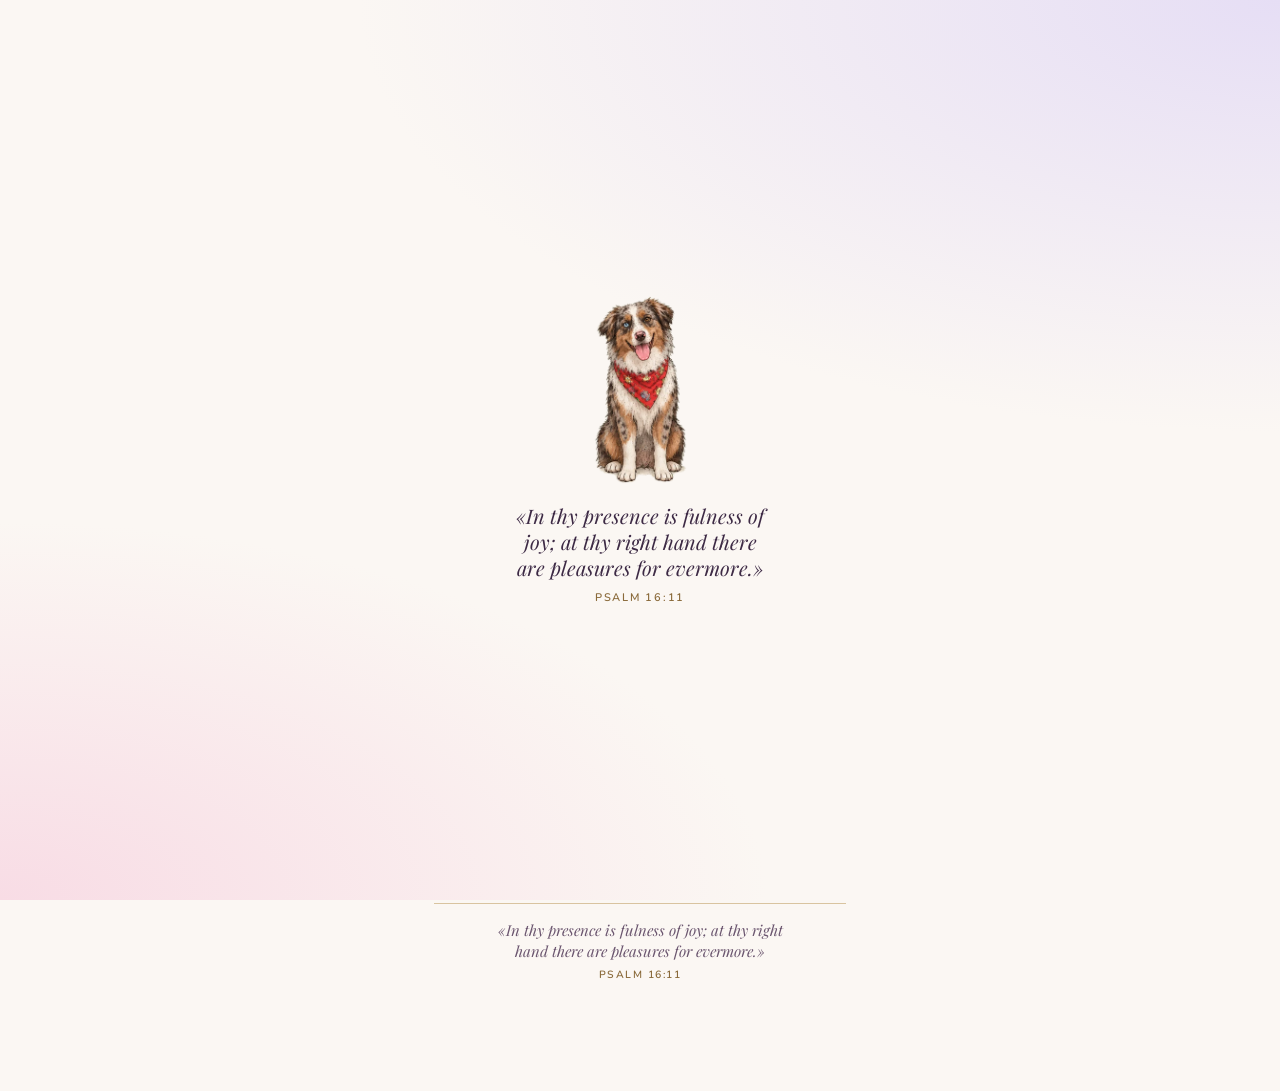
==== commit e691784e: "Tiff Fit: skin spa con Astro, inglés por defecto con opción de español - Skin final (baby blue/pink/" ====
--- a/tiff/index.html
+++ b/tiff/index.html
@@ -3,20 +3,21 @@
 <head>
   <meta charset="UTF-8">
   <meta name="viewport" content="width=device-width, initial-scale=1.0, maximum-scale=1, user-scalable=no, viewport-fit=cover">
-  <meta name="theme-color" content="#F3F1ED">
+  <meta name="theme-color" content="#FBF7F3">
   <title>Tiff Fit · Tu coach de nutrición</title>
   <link rel="preconnect" href="https://fonts.googleapis.com">
   <link rel="preconnect" href="https://fonts.gstatic.com" crossorigin>
   <link href="https://fonts.googleapis.com/css2?family=Montserrat:wght@600;700;800;900&family=Inter:wght@400;500;600;700&display=swap" rel="stylesheet">
-  <link rel="stylesheet" href="../styles.css?v=17">
-  <script>window.APP = {"name": "Tiff Fit", "store": "tiff_fit_v1", "notes": true, "firma": "NR"};</script>
+  <link rel="stylesheet" href="../styles.css?v=19">
+  <link rel="stylesheet" href="../tiff-assets/skin.css">
+  <script>window.APP = {"name": "Tiff Fit", "store": "tiff_fit_v1", "notes": true, "firma": "NR", "verses": true, "bot": "Astro", "lang": "en", "accent": "#8C70CB", "macroColors": {"protein": "#4A78BA", "carbs": "#D8709A", "fat": "#8C70CB"}, "softColors": {"kcal": "#E6DEF5", "protein": "#DCE8F6", "carbs": "#F9DFE8", "fat": "#E9E2F7"}};</script>
   <link rel="manifest" href="manifest.json">
   <meta name="mobile-web-app-capable" content="yes">
   <meta name="apple-mobile-web-app-capable" content="yes">
   <meta name="apple-mobile-web-app-status-bar-style" content="default">
   <meta name="apple-mobile-web-app-title" content="Tiff Fit">
-  <link rel="apple-touch-icon" href="../apple-touch-icon.png">
-  <link rel="icon" href="data:image/svg+xml,<svg xmlns='http://www.w3.org/2000/svg' viewBox='0 0 24 24'><rect x='3' y='6' width='18' height='14' rx='5' fill='%23F26A21'/><circle cx='9' cy='13' r='2' fill='%23F3F1ED'/><circle cx='15' cy='13' r='2' fill='%23F3F1ED'/><rect x='11' y='2' width='2' height='4' rx='1' fill='%23F7892F'/></svg>">
+  <link rel="apple-touch-icon" href="../tiff-assets/astro/astro-icon-180.png">
+  <link rel="icon" type="image/png" href="../tiff-assets/astro/astro-icon-192.png">
 </head>
 <body>
   <!-- fondo: blobs cítricos + burbujitas -->
@@ -53,7 +54,7 @@
             <svg width="8" height="12" viewBox="0 0 8 14"><path d="M1 1l6 6-6 6" stroke="#F4B489" stroke-width="2.2" fill="none" stroke-linecap="round" stroke-linejoin="round"/></svg>
           </button>
         </div>
-        <div class="streak" id="streakChip" hidden>🔥 <b id="streakDays">0</b> días</div>
+        <div class="streak" id="streakChip" hidden><span class="streak-ico">🔥</span> <b id="streakDays">0</b> días</div>
       </header>
 
       <!-- nota del día (solo versiones con frases) -->
@@ -102,6 +103,7 @@
         <div id="mealList"></div>
         <div class="empty" id="mealEmpty">Aún no registras comidas.<br>Toca <b>Comer</b> abajo, usa <b>+ Agregar</b> o pídeselo al bot.</div>
       </section>
+      <p class="verse" id="verseHoy" hidden></p>
     </main>
 
     <!-- ============ LOG ============ -->
@@ -135,6 +137,7 @@
         <div id="logList"></div>
         <div class="empty" id="logEmpty">Todavía no hay días con registros.</div>
       </section>
+      <p class="verse" id="verseLog" hidden></p>
     </main>
 
     <!-- ============ BOT ============ -->
@@ -190,7 +193,7 @@
         </div>
         <div>
           <div class="bot-name" id="botName">Jimmiteobot</div>
-          <div class="bot-status">en línea · listo para ayudarte</div>
+          <div class="bot-status" id="botStatus">en línea · listo para ayudarte</div>
         </div>
       </div>
       <div class="chat-scroll" id="chatScroll"><div class="chat" id="chatList"></div></div>
@@ -253,6 +256,10 @@
 
       <details class="card adv">
         <summary class="card-title">Avanzado <span>unidades, API y datos</span></summary>
+        <div class="seg-col lang-row">
+          <div class="seg-k">IDIOMA · LANGUAGE</div>
+          <div class="seg" id="segLang"><button data-l="en" class="seg-btn">English</button><button data-l="es" class="seg-btn">Español</button></div>
+        </div>
         <div class="seg-row">
           <div class="seg-col">
             <div class="seg-k">PESO</div>
@@ -283,6 +290,7 @@
       <div class="scan-card"><div class="scan-frame"><i></i></div><span id="photoLoadingTxt">Analizando…</span></div>
     </div>
 
+    <div class="splash" id="splash" hidden><div class="splash-in"><div class="splash-dog"></div><p class="splash-verse" id="splashVerse"></p></div></div>
     <div class="cheer" id="cheer" hidden><span id="cheerText"></span><b id="cheerSign"></b></div>
 
     <nav class="tabbar">
@@ -316,9 +324,10 @@
 
   <div class="toast" id="toast" hidden></div>
 
-  <script src="../frases.js?v=17"></script>
-  <script src="../knowledge.js?v=17"></script>
-  <script src="../bot.js?v=17"></script>
-  <script src="../app.js?v=17"></script>
+  <script src="../i18n.js?v=19"></script>
+  <script src="../frases.js?v=19"></script>
+  <script src="../knowledge.js?v=19"></script>
+  <script src="../bot.js?v=19"></script>
+  <script src="../app.js?v=19"></script>
 </body>
 </html>
--- a/styles.css
+++ b/styles.css
@@ -884,3 +884,14 @@
 .cheer b { align-self: flex-end; font-size: 12px; letter-spacing: 1px; color: #F7892F; }
 .cheer.out { opacity: 0; transform: translate(-50%, -12px); transition: all .35s ease; }
 @keyframes cheerIn { from { opacity: 0; transform: translate(-50%, -16px); } to { opacity: 1; transform: translate(-50%, 0); } }
+
+/* ajustar estimación con un comentario */
+.adj-box { display: flex; gap: 8px; align-items: center; padding: 6px 6px 6px 14px; border-radius: 18px; background: #fff; border: 1.5px solid var(--line); }
+.adj-box:focus-within { border-color: var(--orange); }
+.adj-in { flex: 1; min-width: 0; border: none; outline: none; background: none; font-size: 16px; color: var(--ink); padding: 8px 0; }
+.adj-in::placeholder { color: var(--muted-2); font-size: 14px; }
+.adj-btn { flex-shrink: 0; min-width: 96px; height: 42px; padding: 0 14px; border-radius: 14px; background: var(--ink); color: #fff; font-family: "Montserrat", sans-serif; font-weight: 800; font-size: 12.5px; letter-spacing: .6px; display: grid; place-items: center; }
+.adj-btn:disabled { opacity: .7; }
+.spinner.sm { width: 18px; height: 18px; border-width: 2.5px; }
+.adj-hist { display: flex; flex-wrap: wrap; gap: 6px; }
+.adj-hist span { padding: 6px 10px; border-radius: 999px; background: var(--chip-bg); border: 1px solid var(--line); font-size: 12px; color: var(--ink-2); }
--- a/tiff-assets/skin.css
+++ b/tiff-assets/skin.css
@@ -0,0 +1,293 @@
+/* ==========================================================================
+   TIFF FIT — skin "Spa" (baby blue · baby pink · baby purple) + Astro
+   Basado en el diseño entregado (tiff-fit-skin.css), mapeado a las clases
+   reales de la app. Solo lo carga la versión tiff/ (va después de styles.css).
+   ========================================================================== */
+@import url("https://fonts.googleapis.com/css2?family=Playfair+Display:ital,wght@0,400;0,500;0,600;0,700;1,400;1,500&family=Nunito:wght@400;500;600;700;800&display=swap");
+
+/* ── Tokens del diseño ─────────────────────────────────────────────────── */
+:root {
+  --tf-bg: #FBF7F3; --tf-card: #FFFFFF; --tf-card-soft: #F7F1F5; --tf-track: #F3EDF1;
+  --tf-border: #EDE3E9; --tf-border-strong: #DCCFD8;
+  --tf-ink: #3D2A45; --tf-ink-2: #6B566F; --tf-ink-3: #7B657F; --tf-on-ink: #FFFFFF;
+  --tf-baby-blue: #D6E7F5; --tf-baby-pink: #F8DCE5; --tf-baby-lilac: #E6DEF5;
+  --tf-blue-ink: #3F6A9E; --tf-pink-ink: #A5456A; --tf-lilac-ink: #6A55A3;
+  --tf-champagne: #D9C4A0; --tf-champagne-ink: #8A6A3A;
+  --tf-protein: #4A78BA; --tf-carbs: #D8709A; --tf-fat: #8C70CB;
+  --tf-over: #C85A45; --tf-over-ink: #A33A28; --tf-over-bg: #FCE8E2;
+  --tf-font-serif: "Playfair Display", Georgia, "Times New Roman", serif;
+  --tf-font-sans: "Nunito", system-ui, -apple-system, sans-serif;
+  --tf-shadow-1: 0 1px 2px rgba(61,42,69,.04), 0 4px 14px rgba(61,42,69,.05);
+  --tf-shadow-2: 0 2px 6px rgba(61,42,69,.05), 0 14px 34px rgba(61,42,69,.08);
+  --tf-astro-run: url("astro/astro-run-sprite.webp");   /* 8 cuadros, 238×144 c/u */
+  --tf-astro-happy: url("astro/astro-happy.webp");
+  --tf-astro-curious: url("astro/astro-curious.webp");
+  --tf-astro-wink: url("astro/astro-wink.webp");
+  --tf-astro-alert: url("astro/astro-alert.webp");
+  --tf-astro-lick: url("astro/astro-lick.webp");
+  --tf-astro-content: url("astro/astro-content.webp");
+  --tf-heart: url("data:image/svg+xml,%3Csvg xmlns='http://www.w3.org/2000/svg' viewBox='0 0 24 24'%3E%3Cpath d='M12 20s-7.5-4.6-7.5-10A4.2 4.2 0 0112 7.6 4.2 4.2 0 0119.5 10c0 5.4-7.5 10-7.5 10z'/%3E%3C/svg%3E");
+  --tf-spark: url("data:image/svg+xml,%3Csvg xmlns='http://www.w3.org/2000/svg' viewBox='0 0 24 24'%3E%3Cpath d='M12 2l2.2 7.8L22 12l-7.8 2.2L12 22l-2.2-7.8L2 12l7.8-2.2z'/%3E%3C/svg%3E");
+  --tf-paw: url("data:image/svg+xml,%3Csvg xmlns='http://www.w3.org/2000/svg' viewBox='0 0 24 24'%3E%3Cellipse cx='12' cy='16' rx='5.2' ry='4.4'/%3E%3Cellipse cx='5.5' cy='10.5' rx='2.2' ry='2.8'/%3E%3Cellipse cx='9.5' cy='6' rx='2.2' ry='2.9'/%3E%3Cellipse cx='14.5' cy='6' rx='2.2' ry='2.9'/%3E%3Cellipse cx='18.5' cy='10.5' rx='2.2' ry='2.8'/%3E%3C/svg%3E");
+
+  /* Tokens de la app → paleta de Tiff (así todo lo que ya existe cambia de piel) */
+  --bg: var(--tf-bg); --card: var(--tf-card); --inner: var(--tf-card-soft);
+  --line: var(--tf-border); --line-2: var(--tf-border-strong); --wash: var(--tf-track); --chip-bg: var(--tf-card-soft);
+  --ink: var(--tf-ink); --ink-2: var(--tf-ink); --ink-3: var(--tf-ink-2); --muted: var(--tf-ink-3); --muted-2: #A495A6;
+  --coral: var(--tf-carbs); --orange: var(--tf-fat); --orange-ink: var(--tf-lilac-ink); --brown: var(--tf-ink-2); --peach: var(--tf-baby-pink);
+  --green: var(--tf-ink); --lime: var(--tf-border-strong); --lime-ink: var(--tf-ink); --rose: var(--tf-over);
+  --grad: linear-gradient(90deg, #D8709A, #8C70CB); --grad-d: linear-gradient(135deg, #D8709A, #8C70CB);
+  --sh-card: var(--tf-shadow-1); --sh-hero: var(--tf-shadow-2); --sh-row: var(--tf-shadow-1); --sh-inner: none;
+}
+
+/* ── Base ──────────────────────────────────────────────────────────────── */
+html, body { background: var(--tf-bg); }
+body { color: var(--tf-ink); font-family: var(--tf-font-sans); -webkit-font-smoothing: antialiased; isolation: isolate; font-variant-numeric: tabular-nums; }
+body, button, input, select, textarea,
+.kbig, .ring-txt .kbig, .ps-kcal b, .ps-grams input, .mline-kcal, .macro-g, .pbox-v, .step, .adj-btn, .eat-left b,
+.sh-btn, .pbtn, .calc-btn, .tab span, .card-title, .meals-head h3, .eat-sec-head h3, h3 { font-family: var(--tf-font-sans); }
+.page-title, .eat-title, .sh-title, .ps-name, .ps-name-in, .bot-name, h2 {
+  font-family: var(--tf-font-serif); font-weight: 600; letter-spacing: -.005em; text-transform: none; color: var(--tf-ink);
+}
+.page-title, .eat-title { font-size: 28px; line-height: 1.1; }
+.page-title em, .eat-title em { font-style: italic; color: var(--tf-pink-ink); }
+.card-title, .meals-head h3, .eat-sec-head h3 { font-size: 12.5px; font-weight: 600; letter-spacing: .09em; text-transform: uppercase; color: var(--tf-ink-2); }
+.hero-eyebrow, .w-label, .eat-eyebrow, .prod-sec, .seg-k { color: var(--tf-ink-2); letter-spacing: .18em; font-weight: 600; }
+.hero-eyebrow::before, .w-label::before, .eat-eyebrow::before, .prod-sec::before { background: var(--tf-champagne); height: 1.5px; }
+::selection { background: var(--tf-baby-lilac); color: var(--tf-ink); }
+
+/* fondo: sin puntos de NVOY; destellos finos arriba */
+.bg { display: none; }
+body::before {
+  content: ""; position: fixed; inset: 0 0 auto 0; height: 220px; pointer-events: none; z-index: -1;
+  background:
+    radial-gradient(circle at 88% 38px, rgba(217,196,160,.55) 0 1.6px, transparent 2.4px),
+    radial-gradient(circle at 12% 96px, rgba(140,112,203,.30) 0 1.4px, transparent 2.2px),
+    radial-gradient(circle at 72% 150px, rgba(216,112,154,.28) 0 1.2px, transparent 2px),
+    radial-gradient(120% 90% at 100% 0%, rgba(230,222,245,.55), transparent 60%),
+    radial-gradient(90% 70% at 0% 0%, rgba(248,220,229,.45), transparent 60%);
+}
+
+/* ── Astro corriendo de fondo (no se puede tocar) ─────────────────────── */
+body::after {
+  content: ""; position: fixed; left: 0;
+  bottom: calc(88px + env(safe-area-inset-bottom, 0px));
+  width: 110px; height: 67px;
+  background: var(--tf-astro-run) 0 0 / 800% 100% no-repeat;
+  opacity: .22; pointer-events: none; z-index: -1;
+  will-change: transform, background-position;
+  animation: tf-astro-legs .72s steps(8) infinite, tf-astro-cross 42s linear infinite;
+}
+@keyframes tf-astro-legs { from { background-position: 0% 0; } to { background-position: 114.2857% 0; } }
+@keyframes tf-tilt { 0%, 100% { transform: rotate(-4deg); } 50% { transform: rotate(5deg); } }
+@keyframes tf-astro-cross { 0% { transform: translateX(-120px); } 33%, 100% { transform: translateX(calc(100vw + 10px)); } }
+@keyframes tf-breathe { 0%, 100% { transform: scale(1); } 50% { transform: scale(1.015, 1.03); } }
+@keyframes tf-hop { 0%, 100% { transform: translateY(5px) rotate(4deg); } 45% { transform: translateY(-7px) rotate(-5deg); } }
+/* en el chat Astro corre un poco más visible, por arriba del campo de texto */
+body.chat-mode::after { bottom: calc(150px + env(safe-area-inset-bottom, 0px)); opacity: .3; }
+
+/* ── Tarjetas ──────────────────────────────────────────────────────────── */
+.card { background: var(--tf-card); border: 1px solid var(--tf-border); border-radius: 28px; box-shadow: var(--tf-shadow-1); }
+
+/* ── Encabezado ────────────────────────────────────────────────────────── */
+.hd-logo { background: var(--tf-baby-pink) var(--tf-astro-happy) center bottom / 118% no-repeat !important;
+  border: 2px solid #fff; border-radius: 50%; box-shadow: var(--tf-shadow-1) !important; }
+.hd-logo svg { display: none; }
+.navbtn { border-radius: 50%; background: var(--tf-card); border: 1px solid var(--tf-border); }
+.navbtn svg path { stroke: var(--tf-ink-2); }
+.datepill { background: var(--tf-card); border: 1px solid var(--tf-border); color: var(--tf-ink); }
+.datepill span { font-family: var(--tf-font-serif); font-size: 18px; font-weight: 600; }
+.datepill svg rect, .datepill svg path { stroke: var(--tf-lilac-ink); }
+.streak { background: var(--tf-baby-lilac); border: 0; color: var(--tf-lilac-ink); font-weight: 600; display: inline-flex; align-items: center; gap: 4px; }
+.streak-ico { font-size: 0; width: 16px; height: 16px; background: currentColor; -webkit-mask: var(--tf-paw) center / contain no-repeat; mask: var(--tf-paw) center / contain no-repeat; }
+
+/* ── Frases: susurradas, no anunciadas ─────────────────────────────────── */
+/* amor: una línea bajo el encabezado de Hoy (tocar = otra) */
+.note-card { background: none; box-shadow: none; color: var(--tf-ink-2); padding: 2px 6px; border-radius: 0; gap: 2px; overflow: visible;
+  flex-direction: row; flex-wrap: wrap; align-items: baseline; column-gap: 8px; }
+.note-card::after { display: none; }
+.note-card::before { content: ""; flex: none; width: 11px; height: 11px; background: #D98DA8;
+  -webkit-mask: var(--tf-heart) center / contain no-repeat; mask: var(--tf-heart) center / contain no-repeat; }
+.note-eyebrow { display: none; }
+.note-text { font-family: var(--tf-font-serif); font-style: italic; font-weight: 400; font-size: 17px; line-height: 1.35;
+  color: var(--tf-ink); padding: 0; flex: 1 1 80%; text-wrap: pretty; }
+.note-sign { flex-basis: 100%; text-align: right; font-family: var(--tf-font-sans); font-size: 11.5px; font-weight: 600; letter-spacing: .06em; color: var(--tf-pink-ink); }
+.note-sign i { color: #D98DA8; }
+/* motivación: una línea con destello */
+.quote { font-family: var(--tf-font-serif); font-style: normal; font-weight: 500; font-size: 15.5px; line-height: 1.4; color: var(--tf-ink-2);
+  padding: 0 6px; display: block; text-wrap: pretty; }
+.quote::before { content: ""; display: inline-block; width: 10px; height: 10px; margin-right: 8px; background: #7FA4CF;
+  -webkit-mask: var(--tf-spark) center / contain no-repeat; mask: var(--tf-spark) center / contain no-repeat; }
+.quote b { font-family: var(--tf-font-sans); font-size: 11.5px; font-weight: 600; letter-spacing: .06em; color: var(--tf-blue-ink); margin-left: 4px; }
+#logQuote { display: none !important; }            /* en Log va el versículo */
+/* versículo: pie de sección con filete champagne */
+.verse { display: flex; flex-direction: column; align-items: center; gap: 6px; margin: 10px 8px 0; padding: 16px 12px 4px;
+  border-top: 1px solid var(--tf-champagne); text-align: center;
+  font-family: var(--tf-font-serif); font-style: italic; font-weight: 400; font-size: 15px; line-height: 1.4; color: var(--tf-ink-2); text-wrap: balance; }
+.verse cite { font-family: var(--tf-font-sans); font-style: normal; font-size: 10.5px; font-weight: 600; letter-spacing: .14em; text-transform: uppercase; color: var(--tf-champagne-ink); }
+.bot-status { font-family: var(--tf-font-serif); font-style: italic; font-size: 12.5px; line-height: 1.25; color: var(--tf-ink-3); }
+
+/* ── Calorías: anillo y macros ─────────────────────────────────────────── */
+.ring-bg { stroke: var(--tf-track); }
+.ring-fg { stroke: var(--tf-ink); }
+.ring-fg.over { stroke: var(--tf-over); }
+.ring-txt .kbig { font-weight: 600; font-size: 56px; letter-spacing: -.035em; color: var(--tf-ink); }
+.ring-txt .klbl { font-size: 11px; letter-spacing: .14em; color: var(--tf-ink-2); }
+.dataline { background: var(--tf-card-soft); border-color: var(--tf-border); }
+.dataline .dl-rest, .dataline-pct { color: var(--tf-lilac-ink); }
+.dataline.over .dl-rest { color: var(--tf-over-ink); }
+.mbar.cls { height: 8px; background: var(--tf-track); }
+.mbar.cls .goal { display: none; }
+.macro-chip { border-radius: 50%; }
+
+/* ── Peso ──────────────────────────────────────────────────────────────── */
+.w-val b { font-weight: 600; color: var(--tf-ink); }
+.w-delta { background: var(--tf-card-soft); color: var(--tf-ink-2); }
+.w-btn { background: var(--tf-card); border: 1.5px solid var(--tf-border-strong); color: var(--tf-ink); border-radius: 999px; }
+.w-btn svg path { stroke: var(--tf-lilac-ink); }
+
+/* ── Botones ───────────────────────────────────────────────────────────── */
+.sh-btn.primary, .pbtn, .calc-btn { background: var(--tf-ink); color: var(--tf-on-ink); border: 0; border-radius: 999px;
+  box-shadow: 0 6px 16px rgba(61,42,69,.22); letter-spacing: .06em; font-weight: 600; }
+.sh-btn { border-radius: 999px; background: var(--tf-card); border: 1.5px solid var(--tf-border-strong); color: var(--tf-ink); font-weight: 600; }
+.add-btn { border-radius: 999px; background: var(--tf-card); border-color: var(--tf-border-strong); color: var(--tf-ink); }
+.step { border-radius: 50%; background: var(--tf-card-soft); border: 1px solid var(--tf-border); color: var(--tf-ink); }
+.step.big { border-radius: 50%; }
+.sh-link { color: var(--tf-over-ink); }
+.eat-link, .eat-manual b { color: var(--tf-lilac-ink); }
+
+/* chips y segmentados */
+.ps-chip, .sh-chip, .chips .chip, .tool-b { border-radius: 999px; background: var(--tf-card); border: 1px solid var(--tf-border-strong); color: var(--tf-ink); font-weight: 500; }
+.ps-chip.on, .sh-chip.on, .tool-b.on { background: var(--tf-baby-lilac); border-color: #CFC2EA; color: var(--tf-lilac-ink); font-weight: 600; }
+.seg { background: var(--tf-card-soft); border: 1px solid var(--tf-border); border-radius: 999px; }
+.seg-btn, .seg-b { border-radius: 999px; color: var(--tf-ink-2); }
+.seg-btn.on, .seg-b.on { background: var(--tf-card) !important; color: var(--tf-ink) !important; box-shadow: var(--tf-shadow-1) !important; font-weight: 600; }
+
+/* gramos editables: que se note que se escribe */
+.ps-grams { border: 1.5px dashed var(--tf-lilac-ink); background: var(--tf-card); border-radius: 20px; }
+.ps-grams:focus-within { border-style: solid; border-color: var(--tf-lilac-ink); box-shadow: 0 0 0 4px var(--tf-baby-lilac); }
+.ps-pen { color: var(--tf-lilac-ink); }
+.ps-kcal b { font-weight: 600; color: var(--tf-ink); -webkit-text-fill-color: var(--tf-ink); letter-spacing: -.03em; }
+.ps-kcal b small { color: var(--tf-pink-ink); -webkit-text-fill-color: var(--tf-pink-ink); }
+.ps-left { color: var(--tf-ink-2); }
+.ps-left.over { color: var(--tf-over-ink); }
+#psRange::-webkit-slider-runnable-track { background: linear-gradient(var(--tf-fat), var(--tf-fat)) 0 / var(--p, 0%) 100% no-repeat, var(--tf-track); }
+#psRange::-moz-range-progress { background: var(--tf-fat); }
+#psRange::-webkit-slider-thumb { border-color: var(--tf-ink); box-shadow: 0 4px 12px rgba(61,42,69,.25); }
+#psRange::-moz-range-thumb { border-color: var(--tf-ink); }
+
+/* ── Comidas de hoy ────────────────────────────────────────────────────── */
+#mealList { border-radius: 24px; border-color: var(--tf-border); }
+.mline + .mline { border-top-color: var(--tf-border); }
+.mline-kcal { font-weight: 600; color: var(--tf-ink); }
+/* estado vacío: Astro dormido, respirando */
+#mealEmpty::before { content: ""; display: block; margin: 0 auto 8px; width: 170px; height: 92px;
+  background: url("astro/astro-sleep.webp") center / contain no-repeat; transform-origin: 50% 100%; animation: tf-breathe 3.4s ease-in-out infinite; }
+
+/* ── Comer ─────────────────────────────────────────────────────────────── */
+.eat-left b { color: var(--tf-lilac-ink); -webkit-text-fill-color: var(--tf-lilac-ink); font-weight: 600; }
+.eat-bar i { background: linear-gradient(90deg, var(--tf-carbs), var(--tf-fat)); }
+.eat-tile { border-radius: 28px; border: 1px solid var(--tf-border); box-shadow: var(--tf-shadow-1); color: var(--tf-ink); }
+.eat-tile.scan { background: var(--tf-baby-blue); color: var(--tf-ink); box-shadow: var(--tf-shadow-1); }
+.eat-tile.plate { background: var(--tf-baby-pink); }
+.eat-tile b { font-family: var(--tf-font-serif); font-size: 19px; font-weight: 600; }
+.eat-tile i, .eat-tile.scan i, .eat-tile.plate i { color: var(--tf-ink-2); opacity: 1; }
+.scan .eat-ico, .plate .eat-ico { background: rgba(255,255,255,.75); }
+.scan .eat-ico svg path, .scan .eat-ico svg rect { stroke: var(--tf-blue-ink); }
+.plate .eat-ico svg rect, .plate .eat-ico svg path, .plate .eat-ico svg circle { stroke: var(--tf-pink-ink); }
+.eat-badge, .scan .eat-badge, .plate .eat-badge { background: rgba(255,255,255,.75); font-weight: 700; letter-spacing: .12em; }
+.scan .eat-badge { color: var(--tf-blue-ink); }
+.plate .eat-badge { color: var(--tf-pink-ink); }
+.pcard { border-radius: 20px; border-color: var(--tf-border); box-shadow: var(--tf-shadow-1); }
+.pcard-go { color: var(--tf-lilac-ink); }
+.pcard-new { background: none; border: 1.5px dashed var(--tf-border-strong); box-shadow: none; }
+
+/* ── Hojas ─────────────────────────────────────────────────────────────── */
+.sheet { background: var(--tf-bg); border-radius: 30px 30px 0 0; box-shadow: 0 -12px 40px rgba(61,42,69,.14); }
+.sheet-backdrop { background: rgba(61,42,69,.28); backdrop-filter: blur(2px); -webkit-backdrop-filter: blur(2px); }
+.sh-icon { background: var(--tf-baby-lilac); border: 0; }
+.sh-check.ok { background: #E7F0E9; color: #2F5E3B; }
+.sh-check.bad { background: var(--tf-over-bg); color: var(--tf-over-ink); }
+.sh-warn { background: #F6EFE3; color: #6E5530; }
+.ps-ok { color: #2F7A48; }
+.adj-box { border-radius: 999px; border-color: var(--tf-border-strong); }
+.adj-btn { background: var(--tf-ink); border-radius: 999px; }
+.adj-hist span { background: var(--tf-baby-lilac); border: 0; color: var(--tf-lilac-ink); }
+
+/* ── Aviso al registrar: Astro da un saltito ───────────────────────────── */
+.cheer { padding-left: 12px !important; display: grid; grid-template-columns: 52px 1fr; grid-template-rows: auto auto; column-gap: 8px; align-items: center;
+  padding: 10px 16px 11px 6px; border-radius: 22px; background: rgba(255,255,255,.97); color: var(--tf-ink-2);
+  border: 1px solid var(--tf-border); border-left: 1px solid var(--tf-border); box-shadow: var(--tf-shadow-2); }
+.cheer::before { content: ""; grid-row: 1 / 3; width: 52px; height: 52px; border-radius: 50%;
+  background: var(--tf-baby-pink) var(--tf-astro-wink) center bottom / 118% no-repeat; animation: tf-hop .9s cubic-bezier(.3,.7,.4,1) infinite; }
+.cheer span { font-family: var(--tf-font-serif); font-style: italic; font-weight: 500; font-size: 17px; line-height: 1.2; color: var(--tf-ink); }
+.cheer b { font-family: var(--tf-font-sans); font-size: 11px; font-weight: 600; color: var(--tf-pink-ink); }
+#toast, .toast { background: var(--tf-ink); color: #fff; border-radius: 999px; }
+
+/* ── Chat de Astro ─────────────────────────────────────────────────────── */
+.bot-head { background: var(--tf-card); border: 1px solid var(--tf-border); border-radius: 24px; box-shadow: var(--tf-shadow-1); align-items: center; }
+.bot-avatar { background: var(--tf-baby-pink) var(--tf-astro-happy) center bottom / 118% no-repeat !important; border-radius: 50%; border: 2px solid #fff; box-shadow: var(--tf-shadow-1); }
+.bot-avatar svg { display: none; }
+.bot-avatar .dot { background: #7FC79A; }
+.bot-name { font-size: 22px; }
+.msg-user { background: var(--tf-ink) !important; color: var(--tf-on-ink) !important; border-radius: 22px 22px 8px 22px !important; box-shadow: none; }
+.msg-bot { background: var(--tf-card) !important; color: var(--tf-ink) !important; border: 1px solid var(--tf-border) !important; border-radius: 22px 22px 22px 8px !important; }
+.msg-action { background: var(--tf-baby-lilac) !important; color: var(--tf-lilac-ink) !important; border: 0 !important; border-radius: 16px !important; }
+.chat-day { background: var(--tf-card-soft); color: var(--tf-ink-3); }
+.chat-input { border-radius: 999px; border-color: var(--tf-border-strong); }
+.chat-input .send { background: var(--tf-ink) !important; }
+
+/* ── Barra inferior ────────────────────────────────────────────────────── */
+.tabbar { background: rgba(255,255,255,.92); border-top: 1px solid var(--tf-border); backdrop-filter: saturate(1.2) blur(14px); -webkit-backdrop-filter: saturate(1.2) blur(14px); }
+.tab { color: var(--tf-ink-3); }
+.tab-active { color: var(--tf-ink); }
+.tab-active .tab-ind { background: var(--tf-carbs); }
+.tab-fab .fab { background: var(--tf-ink); border-color: var(--tf-bg); box-shadow: 0 8px 22px rgba(61,42,69,.28); border-radius: 50%; }
+.tab-fab.tab-active .fab { transform: rotate(45deg); }
+
+/* ── Log ───────────────────────────────────────────────────────────────── */
+.day-row { border-color: var(--tf-border); border-radius: 20px; }
+
+/* ── Ajustes ───────────────────────────────────────────────────────────── */
+.adv summary::after { color: var(--tf-lilac-ink); }
+.goal-row button { border-radius: 50%; }
+
+/* ── Cargando: Astro corriendo en su lugar ─────────────────────────────── */
+.scan-ov { background: rgba(251,247,243,.9); backdrop-filter: blur(6px); -webkit-backdrop-filter: blur(6px); }
+.scan-card { background: none; box-shadow: none; gap: 12px; font-family: var(--tf-font-serif); font-style: italic; font-weight: 600; font-size: 24px; color: var(--tf-ink); }
+.scan-frame { width: 200px; height: 121px; border: 0; border-radius: 0; background: var(--tf-astro-run) 0 0 / 800% 100% no-repeat; animation: tf-astro-legs .72s steps(8) infinite; }
+.scan-frame i { display: none; }
+
+/* ── Bienvenida: Astro sentado + versículo del día ─────────────────────── */
+.splash { position: fixed; inset: 0; z-index: 200; display: grid; place-items: center; padding: 32px;
+  background: radial-gradient(120% 80% at 100% 0%, var(--tf-baby-lilac), transparent 60%),
+              radial-gradient(100% 70% at 0% 100%, var(--tf-baby-pink), transparent 60%), var(--tf-bg);
+  transition: opacity .5s ease; }
+.splash.out { opacity: 0; pointer-events: none; }
+.splash-in { display: flex; flex-direction: column; align-items: center; gap: 18px; max-width: 320px; text-align: center; }
+.splash-dog { width: 96px; height: 190px; background: url("astro/astro-sit.webp") center / contain no-repeat;
+  transform-origin: 50% 100%; animation: tf-breathe 3.4s ease-in-out infinite; }
+.splash-verse { display: flex; flex-direction: column; gap: 10px; font-family: var(--tf-font-serif); font-style: italic; font-weight: 400;
+  font-size: 20px; line-height: 1.3; color: var(--tf-ink); text-wrap: balance; }
+.splash-verse cite { font-family: var(--tf-font-sans); font-style: normal; font-size: 11px; font-weight: 600; letter-spacing: .16em; text-transform: uppercase; color: var(--tf-champagne-ink); }
+
+/* ── Menos movimiento ──────────────────────────────────────────────────── */
+@media (prefers-reduced-motion: reduce) {
+  body::after { animation: none; left: auto; right: 12px; background-position: 0 0; }
+  .cheer::before, .splash-dog, #mealEmpty::before, .scan-frame { animation: none; }
+}
+
+/* expresiones de Astro según el momento */
+body.over .hd-logo { background-image: var(--tf-astro-alert) !important; background-color: var(--tf-over-bg) !important; }
+#view-log .page-title::after { content: ""; display: inline-block; width: 40px; height: 40px; margin-left: 10px; vertical-align: -6px;
+  border-radius: 50%; background: var(--tf-baby-blue) var(--tf-astro-content) center bottom / 118% no-repeat; }
+.typing-astro { display: inline-block; width: 26px; height: 26px; border-radius: 50%; vertical-align: middle;
+  background: var(--tf-baby-lilac) var(--tf-astro-curious) center bottom / 118% no-repeat; animation: tf-tilt 2.4s ease-in-out infinite; }
+
+/* detalles que no tomaban la paleta */
+.msg-act { background: var(--tf-baby-lilac); border-color: #D8CDEF; color: var(--tf-lilac-ink); }
+.stepper .step.plus { background: var(--tf-ink); color: var(--tf-on-ink); border-color: var(--tf-ink); }
+.obtn { border-color: var(--tf-border-strong); color: var(--tf-ink); border-radius: 999px; }
+.obtn:hover { background: var(--tf-card-soft); }
+.dbtn { border-radius: 999px; background: var(--tf-over-bg); border-color: #EFC3B8; color: var(--tf-over-ink); }
+.api-edit { color: var(--tf-lilac-ink); }
